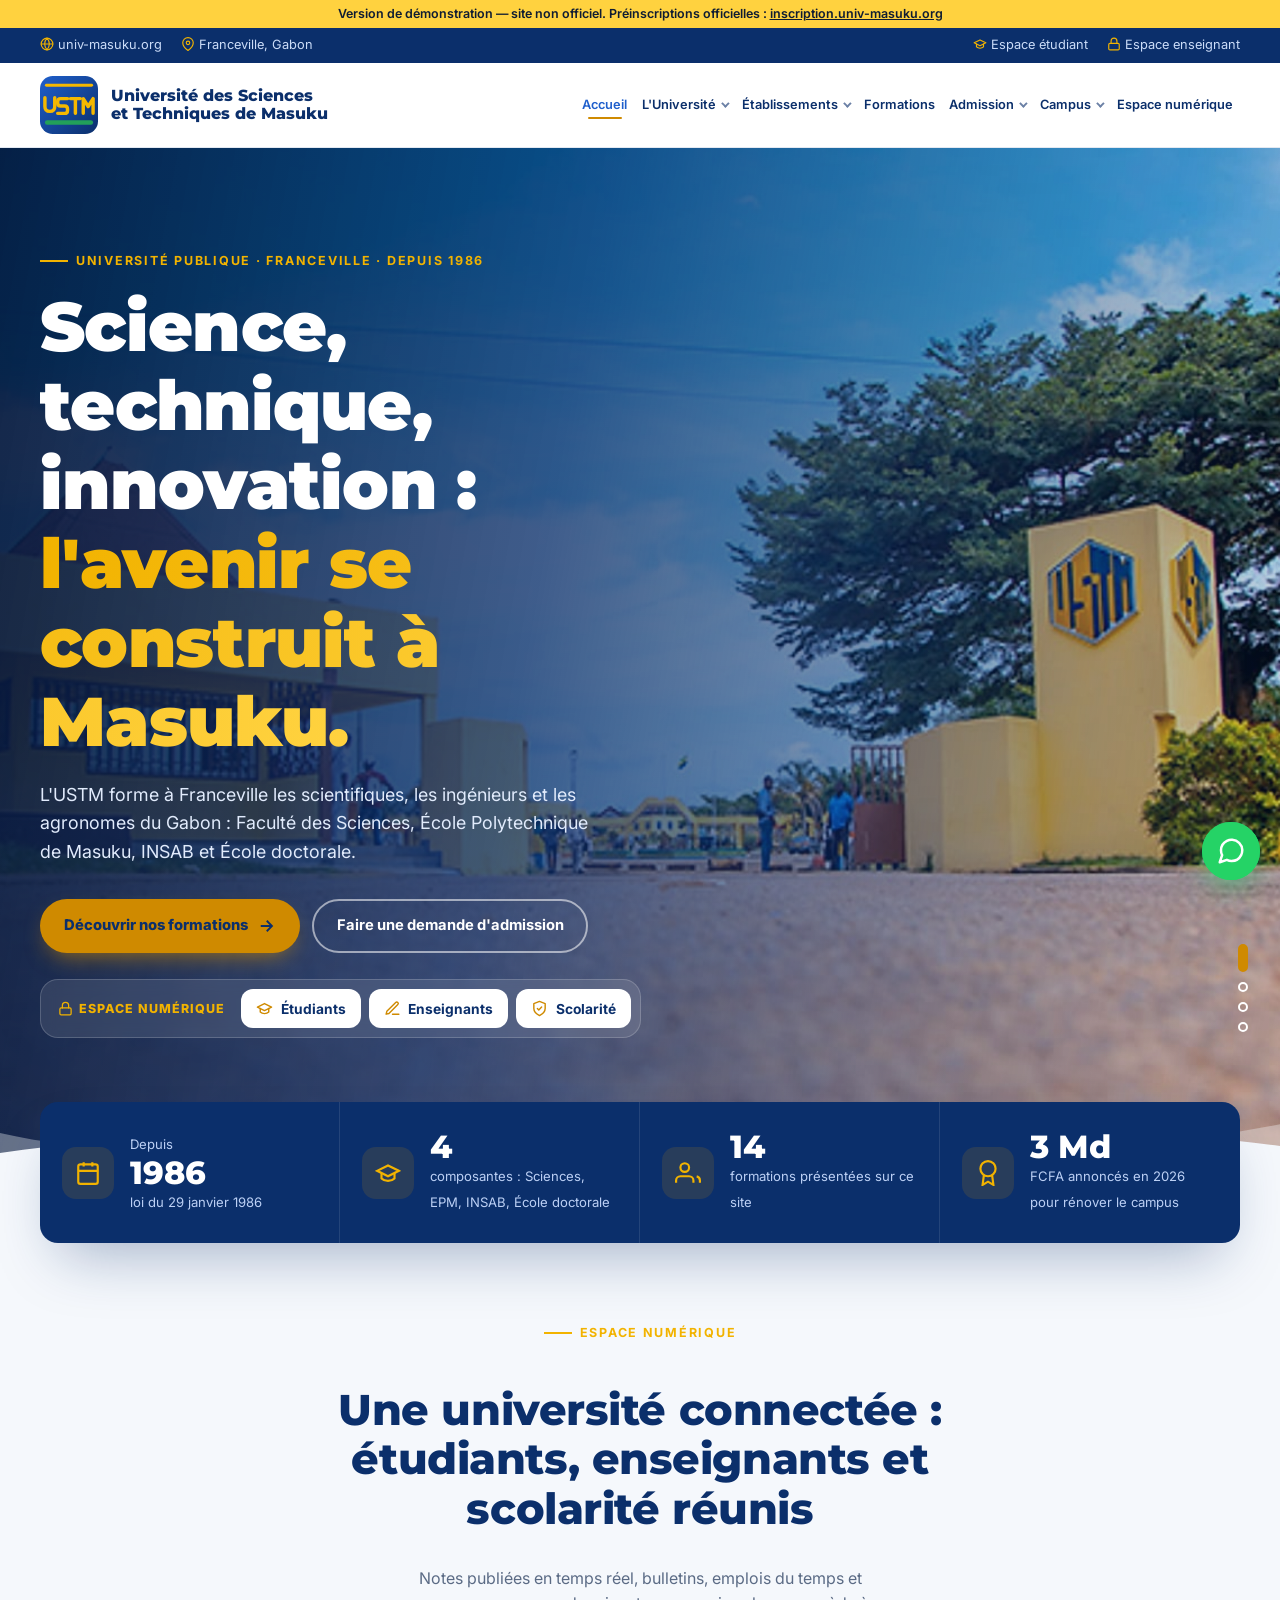
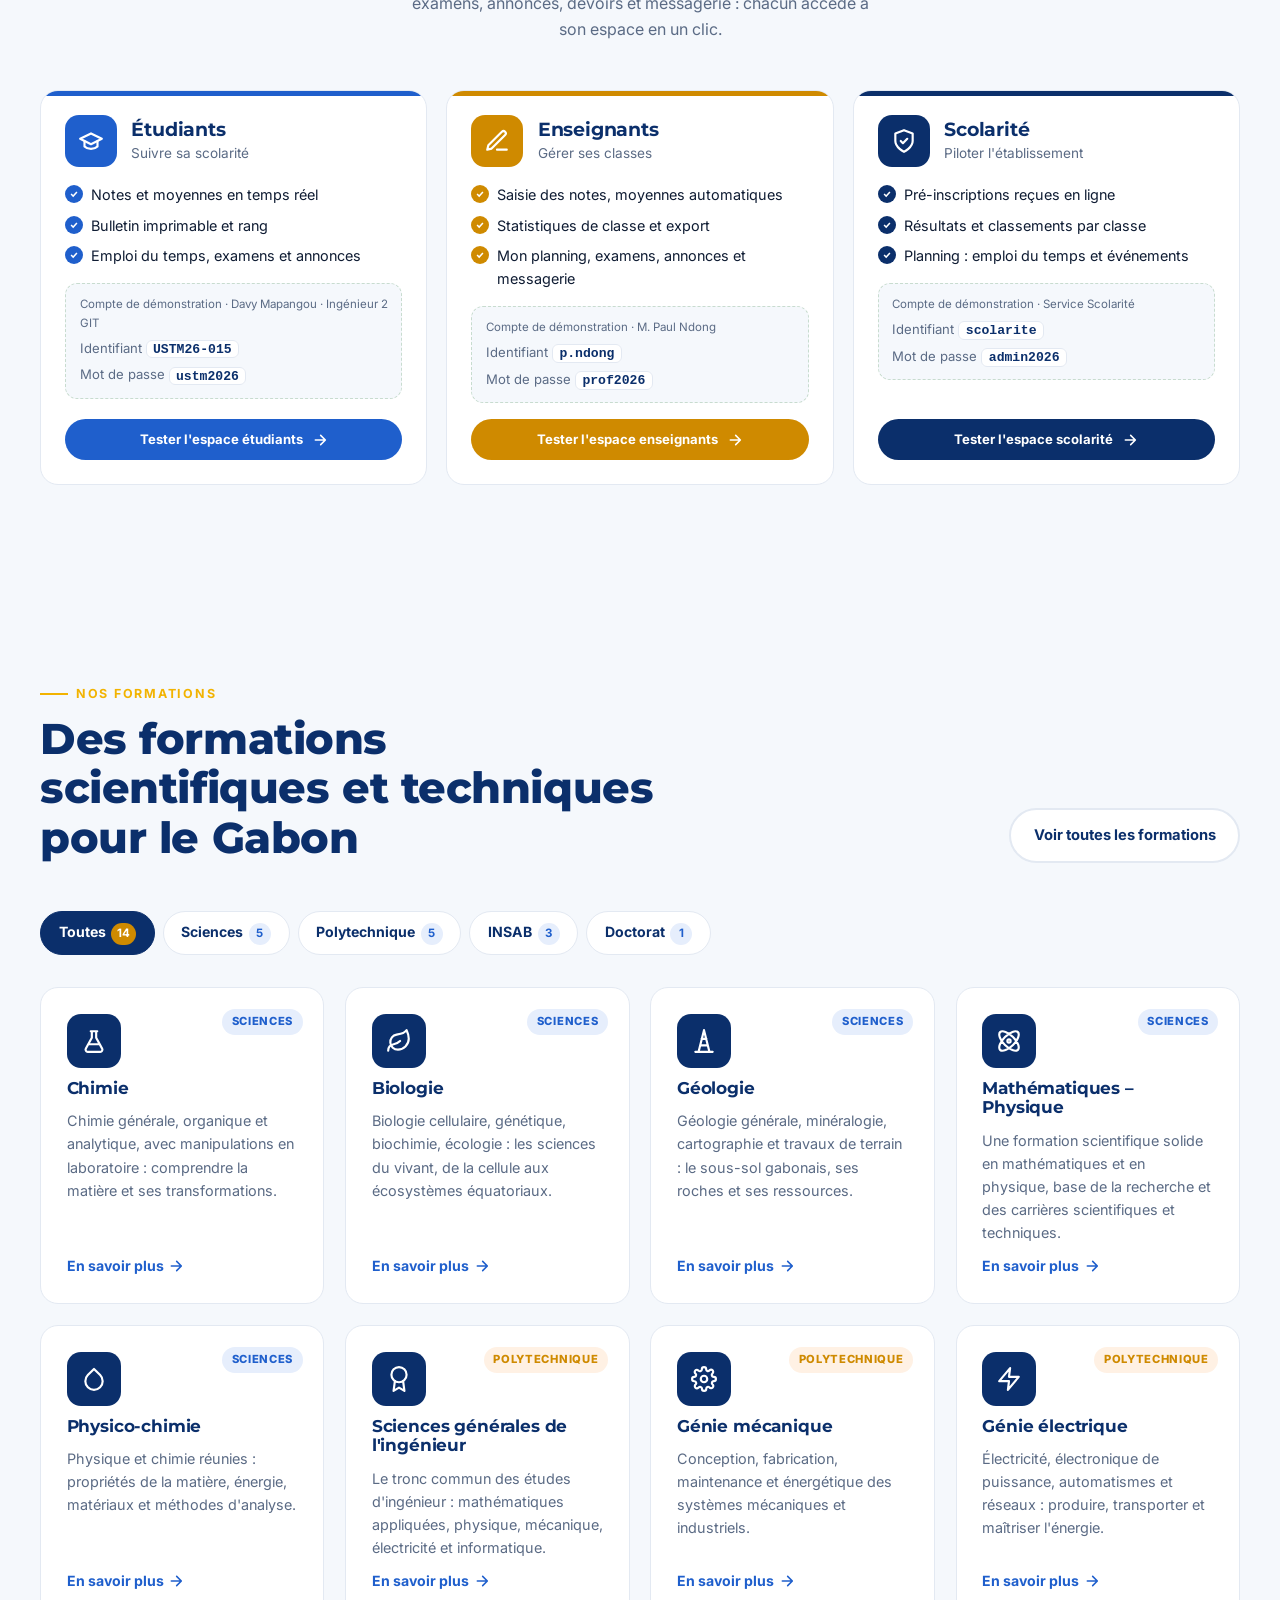
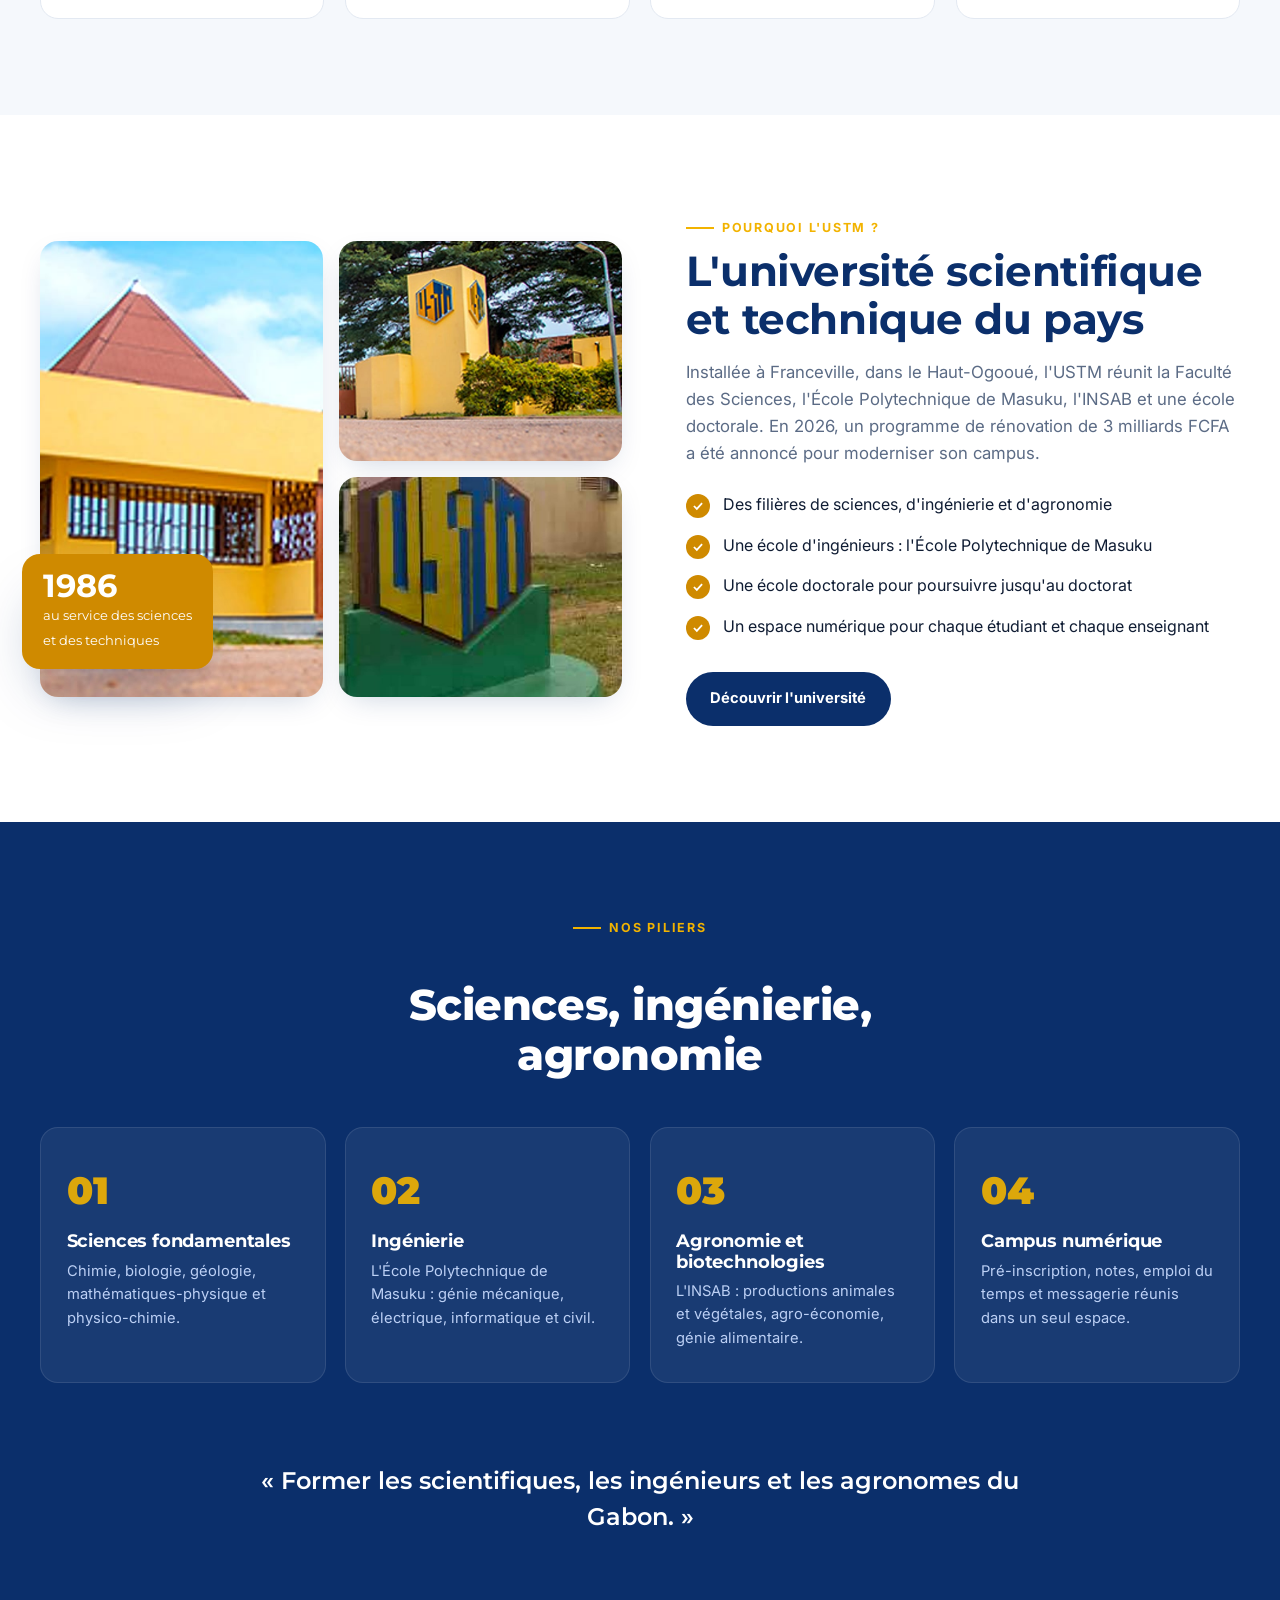
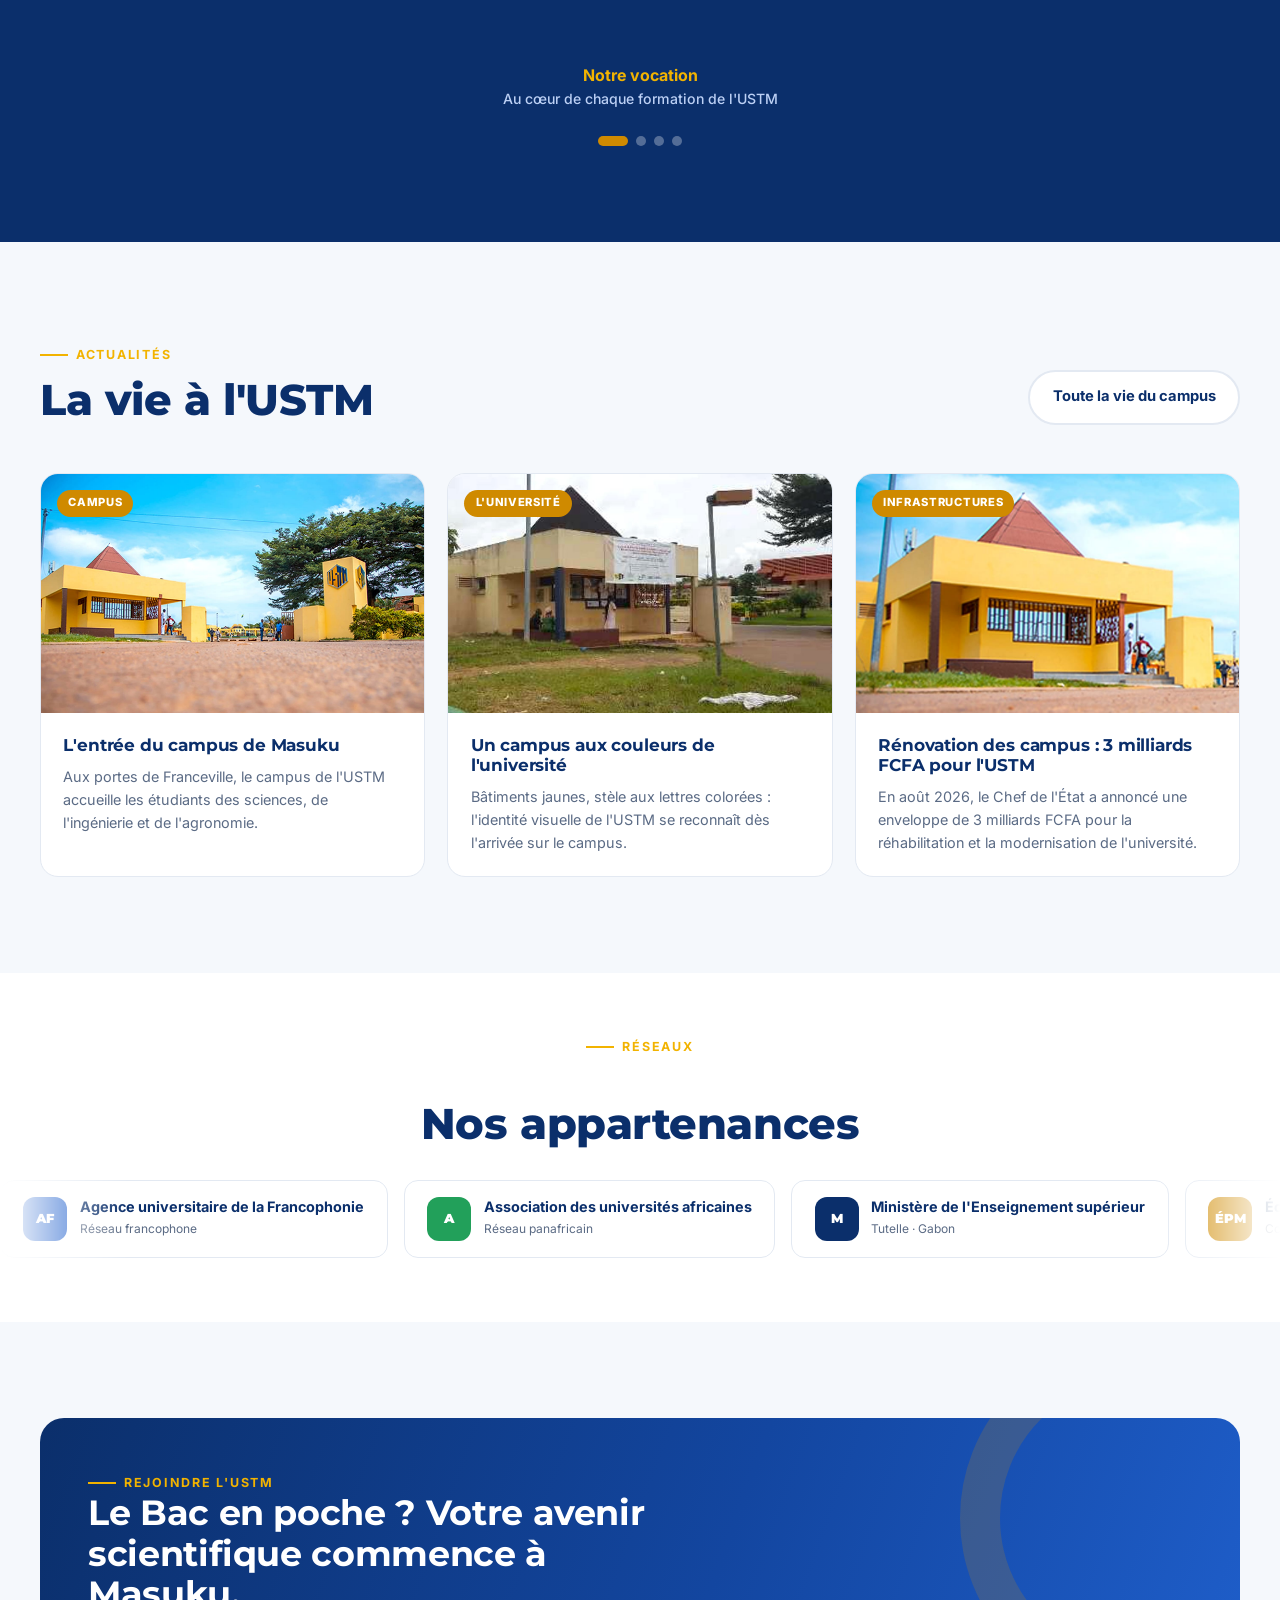
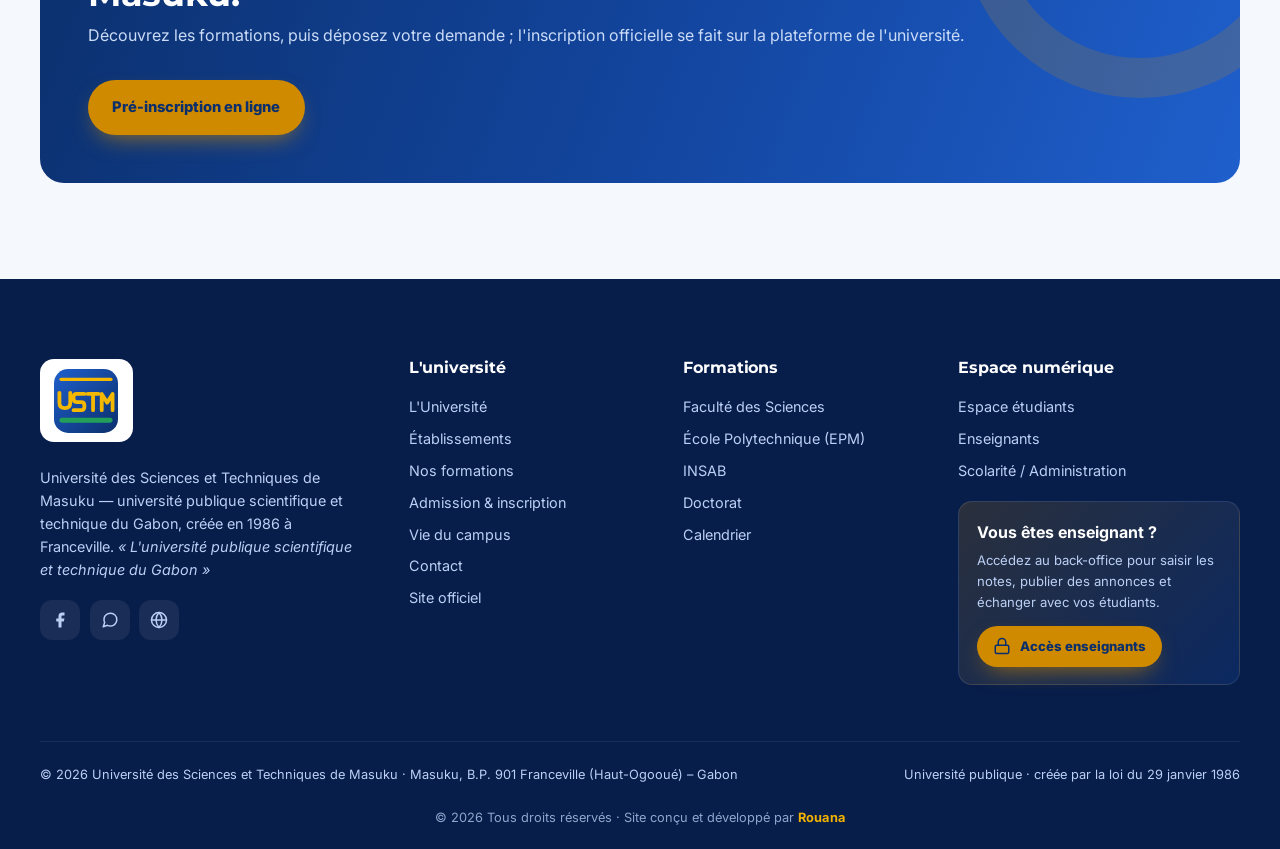
==== index.html @ 6d0e9ae9 "Mise à jour du site Co-Authored-By: Claude <noreply@anthropic.com>" ====
<!doctype html>
<html lang="fr">
<head>
<meta charset="utf-8">
<meta name="viewport" content="width=device-width, initial-scale=1">
<meta name="color-scheme" content="only light">
<meta name="theme-color" content="#0b2f6b">
<title>USTM – Université des Sciences et Techniques de Masuku · Franceville, Gabon</title>
<meta name="description" content="Université des Sciences et Techniques de Masuku (USTM), Franceville : université publique scientifique et technique du Gabon. Faculté des Sciences, École Polytechnique, INSAB et École doctorale.">
<meta property="og:title" content="USTM – Université des Sciences et Techniques de Masuku">
<meta property="og:description" content="L'université publique scientifique et technique du Gabon : sciences, ingénierie, agronomie et doctorat, à Franceville.">
<meta property="og:image" content="assets/img/campus-portail.jpg">
<link rel="icon" href="assets/img/logo-ustm.svg" type="image/svg+xml">
<link rel="preconnect" href="https://fonts.googleapis.com"><link rel="preconnect" href="https://fonts.gstatic.com" crossorigin>
<link href="https://fonts.googleapis.com/css2?family=Inter:wght@400;500;600;700&family=Montserrat:wght@600;700;800;900&display=swap" rel="stylesheet">
<link rel="stylesheet" href="assets/css/style.css">
</head>
<body data-page="index">
<div id="site-header"></div>

<section class="hero" style="padding:0">
  <div class="hero-slides">
    <figure class="on"><img src="assets/img/campus-portail.jpg" alt=""></figure>
    <figure><img src="assets/img/campus-stele.jpg" alt=""></figure>
    <figure><img src="assets/img/batiment-rectorat.jpg" alt=""></figure>
    <figure><img src="assets/img/arbre-campus.jpg" alt=""></figure>
  </div>
  <div class="wrap">
    <span class="eyebrow rv">Université publique · Franceville · depuis 1986</span>
    <h1 class="rv d1">Science, technique, innovation : <em>l'avenir se construit à Masuku.</em></h1>
    <p class="lead rv d2">L'USTM forme à Franceville les scientifiques, les ingénieurs et les agronomes du Gabon : Faculté des Sciences, École Polytechnique de Masuku, INSAB et École doctorale.</p>
    <div class="cta rv d3">
      <a class="btn btn-orange" href="formations.html">Découvrir nos formations <svg viewBox="0 0 24 24" fill="none" stroke="currentColor" stroke-width="2.4"><path d="M5 12h14M13 5l7 7-7 7"/></svg></a>
      <a class="btn btn-ghost" href="admission.html#preinscription">Faire une demande d'admission</a>
    </div>
    <div class="quick rv d3" id="quick-access"></div>
  </div>
  <div class="hero-dots"></div>
  <svg class="wave" viewBox="0 0 1440 110" preserveAspectRatio="none" aria-hidden="true">
    <path d="M0 60 C 240 110 480 10 720 50 S 1200 100 1500 40 V110 H0Z" fill="rgba(245,248,252,.35)"/>
    <path d="M0 80 C 300 40 520 110 760 80 S 1180 40 1500 80 V110 H0Z" fill="#f5f8fc"/>
  </svg>
</section>

<div class="stats"><div class="wrap"><div class="grid">
  <div class="stat"><div class="ic"><svg viewBox="0 0 24 24" fill="none" stroke="currentColor" stroke-width="2"><rect x="3" y="4" width="18" height="18" rx="2"/><path d="M16 2v4M8 2v4M3 10h18"/></svg></div><div><span>Depuis</span><b>1986</b><span>loi du 29 janvier 1986</span></div></div>
  <div class="stat"><div class="ic"><svg viewBox="0 0 24 24" fill="none" stroke="currentColor" stroke-width="2"><path d="M22 10L12 5 2 10l10 5 10-5z"/><path d="M6 12v5c3 3 9 3 12 0v-5"/></svg></div><div><b data-count="4">0</b><span>composantes : Sciences, EPM, INSAB, École doctorale</span></div></div>
  <div class="stat"><div class="ic"><svg viewBox="0 0 24 24" fill="none" stroke="currentColor" stroke-width="2"><path d="M17 21v-2a4 4 0 00-4-4H5a4 4 0 00-4 4v2"/><circle cx="9" cy="7" r="4"/><path d="M23 21v-2a4 4 0 00-3-3.87"/></svg></div><div><b data-count="14">0</b><span>formations présentées sur ce site</span></div></div>
  <div class="stat"><div class="ic"><svg viewBox="0 0 24 24" fill="none" stroke="currentColor" stroke-width="2"><circle cx="12" cy="8" r="7"/><path d="M8.2 13.9L7 23l5-3 5 3-1.2-9.1"/></svg></div><div><b data-count="3" data-suffix=" Md">0</b><span>FCFA annoncés en 2026 pour rénover le campus</span></div></div>
</div></div></div>

<section class="espace-sec" id="espace-numerique">
  <div class="wrap">
    <div class="center"><div class="sec-head"><span class="eyebrow rv">Espace numérique</span><h2 class="rv d1">Une université connectée : étudiants, enseignants et scolarité réunis</h2><p class="rv d2">Notes publiées en temps réel, bulletins, emplois du temps et examens, annonces, devoirs et messagerie : chacun accède à son espace en un clic.</p></div></div>
    <div class="access" id="access-cards"></div>
  </div>
</section>

<section>
  <div class="wrap">
    <div class="sec-head">
      <div><span class="eyebrow rv">Nos formations</span><h2 class="rv d1">Des formations scientifiques et techniques pour le Gabon</h2></div>
      <a class="btn btn-line rv" href="formations.html">Voir toutes les formations</a>
    </div>
    <div class="tabs" id="formations-tabs"></div>
    <div class="cards swipe" id="formations-grid" data-limit="8"></div>
    <p class="swipe-hint">Faites glisser pour voir plus →</p>
  </div>
</section>

<section class="bg-white">
  <div class="wrap split">
    <div class="mosaic rv">
      <img src="assets/img/batiment-jaune.jpg" alt="Bâtiment du campus de Masuku" loading="lazy">
      <img src="assets/img/pilier-logo.jpg" alt="Pilier d'entrée portant le sigle USTM" loading="lazy">
      <img src="assets/img/stele-ustm.jpg" alt="Stèle USTM" loading="lazy">
      <div class="badge"><b>1986</b><span>au service des sciences<br>et des techniques</span></div>
    </div>
    <div>
      <span class="eyebrow rv">Pourquoi l'USTM ?</span>
      <h2 class="rv d1" style="font-size:clamp(1.8rem,3.4vw,2.6rem);color:var(--navy);margin:.6rem 0 1rem">L'université scientifique et technique du pays</h2>
      <p class="lead-p rv d2">Installée à Franceville, dans le Haut-Ogooué, l'USTM réunit la Faculté des Sciences, l'École Polytechnique de Masuku, l'INSAB et une école doctorale. En 2026, un programme de rénovation de 3 milliards FCFA a été annoncé pour moderniser son campus.</p>
      <ul class="checks rv d2">
        <li>Des filières de sciences, d'ingénierie et d'agronomie</li>
        <li>Une école d'ingénieurs : l'École Polytechnique de Masuku</li>
        <li>Une école doctorale pour poursuivre jusqu'au doctorat</li>
        <li>Un espace numérique pour chaque étudiant et chaque enseignant</li>
      </ul>
      <a class="btn btn-navy rv d3" href="ecole.html">Découvrir l'université</a>
    </div>
  </div>
</section>

<section class="bg-navy">
  <div class="wrap">
    <div class="center"><div class="sec-head"><span class="eyebrow">Nos piliers</span><h2>Sciences, ingénierie, agronomie</h2></div></div>
    <div class="pillars">
      <div class="pillar rv"><div class="num">01</div><h3>Sciences fondamentales</h3><p>Chimie, biologie, géologie, mathématiques-physique et physico-chimie.</p></div>
      <div class="pillar rv d1"><div class="num">02</div><h3>Ingénierie</h3><p>L'École Polytechnique de Masuku : génie mécanique, électrique, informatique et civil.</p></div>
      <div class="pillar rv d2"><div class="num">03</div><h3>Agronomie et biotechnologies</h3><p>L'INSAB : productions animales et végétales, agro-économie, génie alimentaire.</p></div>
      <div class="pillar rv d3"><div class="num">04</div><h3>Campus numérique</h3><p>Pré-inscription, notes, emploi du temps et messagerie réunis dans un seul espace.</p></div>
    </div>
    <div class="testi" id="quotes" style="margin-top:5rem"><blockquote></blockquote><cite></cite><div class="dots"></div></div>
  </div>
</section>

<section>
  <div class="wrap">
    <div class="sec-head">
      <div><span class="eyebrow rv">Actualités</span><h2 class="rv d1">La vie à l'USTM</h2></div>
      <a class="btn btn-line rv" href="vie-etudiante.html">Toute la vie du campus</a>
    </div>
    <div class="news swipe" id="news" data-limit="3"></div>
    <p class="swipe-hint">Faites glisser pour voir plus →</p>
  </div>
</section>

<section class="bg-white" style="padding:4rem 0">
  <div class="wrap"><div class="center"><div class="sec-head" style="margin-bottom:2rem"><span class="eyebrow">Réseaux</span><h2>Nos appartenances</h2></div></div></div>
  <div class="marquee"><div class="track" id="partners"></div></div>
</section>

<section>
  <div class="wrap">
    <div class="band rv">
      <div><span class="eyebrow">Rejoindre l'USTM</span><h2>Le Bac en poche ? Votre avenir scientifique commence à Masuku.</h2><p>Découvrez les formations, puis déposez votre demande ; l'inscription officielle se fait sur la plateforme de l'université.</p></div>
      <a class="btn btn-orange" href="admission.html#preinscription">Pré-inscription en ligne</a>
    </div>
  </div>
</section>

<div id="site-footer"></div>
<script src="assets/js/data.js"></script>
<script src="assets/js/config.js"></script>
<script src="assets/js/store.js"></script>
<script src="assets/js/main.js"></script>
</body>
</html>
---- assets/css/style.css ----
/* =========================================================
   USTM — Université des Sciences et Techniques de Masuku · Feuille de style
   ========================================================= */
:root{
  color-scheme:only light;
  --navy:#0b2f6b; --navy-2:#1346a0; --blue:#1f5fcc; --sky:#2a9fd8; --sky-2:#e6eefc;
  --orange:#cf8a00; --orange-2:#f2b300; --gold:#ffd23f;
  --ink:#0f1c33; --muted:#5b6b85; --line:#e3e9f2; --bg:#f5f8fc; --card:#fff;
  --ok:#16a34a; --warn:#d97706; --bad:#dc2626;
  --r:18px; --r-sm:12px; --shadow:0 10px 30px -12px rgba(11,47,107,.25); --shadow-lg:0 30px 60px -20px rgba(11,47,107,.35);
  --font-h:"Montserrat",system-ui,sans-serif; --font:"Inter",system-ui,sans-serif;
  --wrap:1200px;
}
*{box-sizing:border-box;margin:0;padding:0}
html{scroll-behavior:smooth}
body{font-family:var(--font);color:var(--ink);background:var(--bg);line-height:1.6;-webkit-font-smoothing:antialiased;overflow-x:hidden}
img{max-width:100%;display:block}
a{color:inherit;text-decoration:none}
button,input,select,textarea{font:inherit;color:inherit}
h1,h2,h3,h4{font-family:var(--font-h);line-height:1.15;letter-spacing:-.01em}
.wrap{width:min(var(--wrap),100% - 32px);margin-inline:auto}
.sr-only{position:absolute;width:1px;height:1px;overflow:hidden;clip:rect(0 0 0 0)}

/* ---------- Boutons ---------- */
.btn{display:inline-flex;align-items:center;gap:.55rem;padding:.85rem 1.4rem;border-radius:999px;font-weight:700;font-size:.92rem;border:2px solid transparent;cursor:pointer;transition:.25s;white-space:nowrap}
.btn svg{width:18px;height:18px}
.btn-orange{background:var(--orange);color:var(--navy);font-weight:800;box-shadow:0 10px 24px -10px rgba(207,138,0,.8)}
.btn-orange:hover{background:var(--orange-2);transform:translateY(-2px)}
.btn-ghost{border-color:rgba(255,255,255,.55);color:#fff}
.btn-ghost:hover{background:#fff;color:var(--navy)}
.btn-navy{background:var(--navy);color:#fff}
.btn-navy:hover{background:var(--blue)}
.btn-line{border-color:var(--line);background:#fff;color:var(--navy)}
.btn-line:hover{border-color:var(--blue);color:var(--blue)}
.btn-sm{padding:.5rem .9rem;font-size:.82rem}

/* ---------- Top bar & header ---------- */
.topbar{background:var(--navy);color:#cbdcf8;font-size:.8rem}
.topbar .wrap{display:flex;justify-content:space-between;gap:1rem;padding:.45rem 0;flex-wrap:wrap}
.topbar a:hover{color:#fff}
.topbar .tb-l,.topbar .tb-r{display:flex;gap:1.2rem;align-items:center;flex-wrap:wrap}
.topbar svg{width:14px;height:14px;vertical-align:-2px;margin-right:4px;color:var(--orange-2)}
.header{position:sticky;top:0;z-index:50;background:rgba(255,255,255,.92);backdrop-filter:blur(12px);border-bottom:1px solid var(--line);transition:.3s}
.header.scrolled{box-shadow:0 8px 30px -18px rgba(11,47,107,.4)}
.header .wrap{display:flex;align-items:center;justify-content:space-between;gap:1rem;height:84px;transition:height .3s}
.header.scrolled .wrap{height:68px}
.brand{display:flex;align-items:center;gap:.8rem}
.brand img{height:58px;width:auto;transition:.3s}
.header.scrolled .brand img{height:48px}
.brand b{display:block;font-family:var(--font-h);font-weight:800;color:var(--navy);font-size:1rem;line-height:1.1}
.brand small{display:block;font-size:.7rem;color:var(--muted);letter-spacing:.04em;text-transform:uppercase}
.nav{display:flex;align-items:center;gap:.2rem}
.nav a{padding:.55rem .8rem;border-radius:10px;font-weight:600;font-size:.9rem;color:var(--navy);position:relative}
.nav a:hover{color:var(--blue);background:var(--sky-2)}
.nav a.active{color:var(--blue)}
.nav a.active::after{content:"";position:absolute;left:.8rem;right:.8rem;bottom:.25rem;height:2px;background:var(--orange);border-radius:2px}
.nav .btn{margin-left:.6rem}
.burger{display:none;background:none;border:0;width:44px;height:44px;cursor:pointer;border-radius:10px}
.burger span{display:block;width:24px;height:2px;background:var(--navy);margin:5px auto;transition:.3s}
@media (max-width:1020px){
  .burger{display:block}
  .nav{position:fixed;inset:68px 0 auto 0;background:#fff;flex-direction:column;align-items:stretch;padding:1rem;gap:.2rem;box-shadow:var(--shadow-lg);transform:translateY(-12px);opacity:0;visibility:hidden;pointer-events:none;transition:.3s;max-height:calc(100vh - 68px);overflow:auto}
  .header .wrap{height:68px}
  .nav.open{transform:none;opacity:1;visibility:visible;pointer-events:auto}
  .nav a{padding:.9rem 1rem}
  .nav .btn{margin:.5rem 0 0;justify-content:center}
  .topbar .tb-r{display:none}
  .brand small{display:none}
}
@media (max-width:640px){.topbar{display:none}.hero-dots{display:none!important}.hero .wrap{padding:4rem 0 8rem!important}
}

/* ---------- Hero ---------- */
.hero{position:relative;min-height:88vh;display:grid;align-items:center;color:#fff;overflow:hidden;isolation:isolate}
.hero-slides,.hero-slides figure{position:absolute;inset:0;z-index:-2}
.hero-slides figure{opacity:0;transition:opacity 1.4s ease}
.hero-slides figure.on{opacity:1}
.hero-slides img{width:100%;height:100%;object-fit:cover;transform:scale(1.08)}
.hero-slides figure.on img{animation:kenburns 9s ease-out forwards}
@keyframes kenburns{from{transform:scale(1.12)}to{transform:scale(1)}}
.hero::before{content:"";position:absolute;inset:0;z-index:-1;background:linear-gradient(100deg,rgba(5,24,60,.95) 0%,rgba(11,47,107,.78) 42%,rgba(11,47,107,.15) 100%)}
.hero .wrap{padding:6rem 0 9rem}
.eyebrow{display:inline-flex;align-items:center;gap:.5rem;font-weight:700;font-size:.78rem;letter-spacing:.14em;text-transform:uppercase;color:var(--orange-2)}
.eyebrow::before{content:"";width:28px;height:2px;background:currentColor}
.hero h1{font-size:clamp(2.3rem,5.4vw,4.3rem);font-weight:900;max-width:14ch;margin:1rem 0 1.2rem}
.hero h1 em{font-style:normal;background:linear-gradient(90deg,var(--orange-2),var(--gold));-webkit-background-clip:text;background-clip:text;color:transparent}
.hero p.lead{font-size:1.12rem;max-width:52ch;color:#e1ebfc}
.hero .cta{display:flex;gap:.8rem;margin-top:2rem;flex-wrap:wrap}
.hero-dots{position:absolute;right:32px;bottom:150px;display:flex;flex-direction:column;gap:10px}
.hero-dots button{width:10px;height:10px;border-radius:50%;border:2px solid #fff;background:transparent;cursor:pointer;transition:.3s}
.hero-dots button.on{background:var(--orange);border-color:var(--orange);height:28px;border-radius:6px}
.wave{position:absolute;left:0;right:0;bottom:-1px;width:100%;height:110px;z-index:0}
.wave path{animation:wave 10s ease-in-out infinite alternate}
.wave path:nth-child(2){animation-duration:14s;animation-direction:alternate-reverse}
@keyframes wave{to{transform:translateX(-60px)}}

.stats{position:relative;z-index:3;margin-top:-80px}
.stats .grid{display:grid;grid-template-columns:repeat(4,1fr);background:var(--navy);color:#fff;border-radius:var(--r);box-shadow:var(--shadow-lg);overflow:hidden}
.stat{padding:1.8rem 1.4rem;display:flex;gap:1rem;align-items:center;border-right:1px solid rgba(255,255,255,.1)}
.stat:last-child{border:0}
.stat .ic{width:52px;height:52px;border-radius:14px;display:grid;place-items:center;background:rgba(207,138,0,.15);color:var(--orange-2);flex:none}
.stat .ic svg{width:26px;height:26px}
.stat b{font-family:var(--font-h);font-size:2rem;font-weight:800;display:block;line-height:1}
.stat span{font-size:.82rem;color:#bcd0f5}
@media (max-width:860px){.stats .grid{grid-template-columns:1fr 1fr}.stat:nth-child(2){border-right:0}.stat{border-bottom:1px solid rgba(255,255,255,.1)}}
@media (max-width:480px){.stats .grid{grid-template-columns:1fr}.stat{border-right:0}}

/* ---------- Sections ---------- */
section{padding:6rem 0}
.sec-head{display:flex;justify-content:space-between;align-items:end;gap:2rem;margin-bottom:3rem;flex-wrap:wrap}
.sec-head h2{font-size:clamp(1.8rem,3.4vw,2.7rem);color:var(--navy);font-weight:800;max-width:22ch;margin-top:.6rem}
.sec-head p{max-width:48ch;color:var(--muted)}
.center{text-align:center}
.center .sec-head{justify-content:center;text-align:center;flex-direction:column;align-items:center}
.bg-white{background:#fff}
.bg-navy{background:var(--navy);color:#fff}
.bg-navy .sec-head h2{color:#fff}
.bg-navy .sec-head p{color:#bcd0f5}

/* Page hero (pages internes) */
.page-hero{position:relative;color:#fff;padding:7rem 0 6rem;overflow:hidden;isolation:isolate}
.page-hero img.bg{position:absolute;inset:0;width:100%;height:100%;object-fit:cover;z-index:-2}
.page-hero::before{content:"";position:absolute;inset:0;z-index:-1;background:linear-gradient(100deg,rgba(5,24,60,.95),rgba(11,47,107,.65))}
.page-hero h1{font-size:clamp(2rem,4.5vw,3.4rem);font-weight:900;margin:.8rem 0}
.page-hero p{max-width:60ch;color:#e1ebfc}
.crumbs{font-size:.85rem;color:#bcd0f5}
.crumbs a:hover{color:#fff}

/* ---------- Cartes formations ---------- */
.tabs{display:flex;gap:.5rem;flex-wrap:wrap;margin-bottom:2rem}
.tab{padding:.6rem 1.1rem;border-radius:999px;border:1.5px solid var(--line);background:#fff;font-weight:700;font-size:.88rem;cursor:pointer;color:var(--navy);transition:.2s}
.tab:hover{border-color:var(--blue)}
.tab.on{background:var(--navy);border-color:var(--navy);color:#fff}
.tab .n{display:inline-grid;place-items:center;min-width:22px;height:22px;border-radius:99px;background:var(--sky-2);color:var(--blue);font-size:.72rem;margin-left:.35rem;padding:0 6px}
.tab.on .n{background:var(--orange);color:#fff}
.cards{display:grid;grid-template-columns:repeat(auto-fill,minmax(260px,1fr));gap:1.3rem}
.fcard{background:#fff;border:1px solid var(--line);border-radius:var(--r);padding:1.6rem;position:relative;transition:.3s;display:flex;flex-direction:column;gap:.7rem;overflow:hidden}
.fcard::after{content:"";position:absolute;left:0;top:0;height:4px;width:0;background:linear-gradient(90deg,var(--orange),var(--gold));transition:.4s}
.fcard:hover{transform:translateY(-6px);box-shadow:var(--shadow);border-color:transparent}
.fcard:hover::after{width:100%}
.fcard .ic{width:54px;height:54px;border-radius:14px;background:var(--navy);color:#fff;display:grid;place-items:center;transition:.3s}
.fcard:hover .ic{background:var(--orange);transform:rotate(-6deg)}
.fcard .ic svg{width:26px;height:26px}
.fcard h3{font-size:1.05rem;color:var(--navy)}
.fcard p{font-size:.9rem;color:var(--muted);flex:1}
.fcard .tag{position:absolute;top:1.3rem;right:1.3rem;font-size:.7rem;font-weight:800;letter-spacing:.06em;text-transform:uppercase;padding:.25rem .6rem;border-radius:99px;background:var(--sky-2);color:var(--blue)}
.fcard .tag.m{background:#fff1e4;color:var(--orange)}
.fcard .tag.c{background:#fdf4dc;color:#a36d05}
.fcard .tag.s{background:#e2f3fb;color:#1a6e98}
.fcard .more{font-weight:700;color:var(--blue);font-size:.88rem;display:inline-flex;gap:.3rem;align-items:center;cursor:pointer;background:none;border:0;padding:0}
.fcard .more:hover{gap:.6rem}

/* ---------- Split / feature ---------- */
.split{display:grid;grid-template-columns:1.05fr 1fr;gap:4rem;align-items:center}
@media (max-width:900px){.split{grid-template-columns:1fr;gap:2.5rem}}
.mosaic{display:grid;grid-template-columns:1fr 1fr;grid-template-rows:220px 220px;gap:1rem;position:relative}
.mosaic img{width:100%;height:100%;object-fit:cover;border-radius:var(--r);box-shadow:var(--shadow)}
.mosaic img:first-child{grid-row:span 2}
.mosaic .badge{position:absolute;left:-18px;bottom:28px;background:var(--orange);color:#fff;border-radius:var(--r);padding:1rem 1.3rem;box-shadow:var(--shadow-lg);font-family:var(--font-h)}
.mosaic .badge b{font-size:2rem;display:block;line-height:1}
.mosaic .badge span{font-size:.8rem}
@media (max-width:560px){.mosaic{grid-template-rows:170px 170px}.mosaic .badge{left:8px}}
.checks{list-style:none;display:grid;gap:.9rem;margin:1.6rem 0 2rem}
.checks li{display:flex;gap:.8rem;align-items:flex-start}
.checks li::before{content:"";flex:none;width:24px;height:24px;border-radius:50%;background:var(--orange) url("data:image/svg+xml,%3Csvg xmlns='http://www.w3.org/2000/svg' viewBox='0 0 24 24' fill='none' stroke='white' stroke-width='3'%3E%3Cpath d='M5 12l5 5 9-10'/%3E%3C/svg%3E") center/14px no-repeat;margin-top:2px}
.lead-p{color:var(--muted);font-size:1.05rem}

/* ---------- Valeurs / pillars ---------- */
.pillars{display:grid;grid-template-columns:repeat(4,1fr);gap:1.2rem}
@media (max-width:900px){.pillars{grid-template-columns:1fr 1fr}}
@media (max-width:520px){.pillars{grid-template-columns:1fr}}
.pillar{padding:2rem 1.6rem;border-radius:var(--r);background:rgba(255,255,255,.06);border:1px solid rgba(255,255,255,.1);transition:.3s}
.pillar:hover{background:rgba(255,255,255,.1);transform:translateY(-4px)}
.pillar .num{font-family:var(--font-h);font-weight:900;font-size:2.4rem;color:var(--orange-2);opacity:.9}
.pillar h3{margin:.6rem 0 .5rem;font-size:1.1rem}
.pillar p{color:#bcd0f5;font-size:.92rem}

/* ---------- Galerie ---------- */
.filters{display:flex;gap:.5rem;flex-wrap:wrap;justify-content:center;margin-bottom:2rem}
.gallery{columns:3 280px;column-gap:1rem}
.gallery figure{break-inside:avoid;margin-bottom:1rem;position:relative;border-radius:var(--r);overflow:hidden;cursor:zoom-in;box-shadow:var(--shadow)}
.gallery img{width:100%;transition:transform .6s}
.gallery figure:hover img{transform:scale(1.06)}
.gallery figcaption{position:absolute;inset:auto 0 0 0;padding:2.5rem 1rem .9rem;color:#fff;font-weight:600;font-size:.9rem;background:linear-gradient(transparent,rgba(5,24,60,.9));transform:translateY(40%);opacity:0;transition:.35s}
.gallery figure:hover figcaption{transform:none;opacity:1}
.gallery figcaption small{display:block;color:var(--orange-2);font-size:.72rem;text-transform:uppercase;letter-spacing:.1em}
.gallery figure.hide{display:none}
.lightbox{position:fixed;inset:0;background:rgba(4,16,42,.94);z-index:200;display:none;align-items:center;justify-content:center;padding:2rem}
.lightbox.on{display:flex}
.lightbox img{max-height:84vh;max-width:92vw;border-radius:12px;box-shadow:0 20px 60px rgba(0,0,0,.6)}
.lightbox p{position:absolute;bottom:1.2rem;left:0;right:0;text-align:center;color:#fff;font-weight:600}
.lightbox button{position:absolute;background:rgba(255,255,255,.12);border:0;color:#fff;width:48px;height:48px;border-radius:50%;cursor:pointer;font-size:1.4rem}
.lightbox button:hover{background:var(--orange)}
.lb-x{top:1.2rem;right:1.2rem}.lb-p{left:1.2rem;top:50%}.lb-n{right:1.2rem;top:50%}

/* ---------- Actualités ---------- */
.news{display:grid;grid-template-columns:repeat(3,1fr);gap:1.4rem}
@media (max-width:900px){.news{grid-template-columns:1fr 1fr}}
@media (max-width:600px){.news{grid-template-columns:1fr}}
.ncard{background:#fff;border-radius:var(--r);overflow:hidden;border:1px solid var(--line);transition:.3s;display:flex;flex-direction:column}
.ncard:hover{box-shadow:var(--shadow);transform:translateY(-5px)}
.ncard .ph{aspect-ratio:16/10;overflow:hidden;position:relative}
.ncard .ph img{width:100%;height:100%;object-fit:cover;transition:.6s}
.ncard:hover .ph img{transform:scale(1.07)}
.ncard .cat{position:absolute;top:1rem;left:1rem;background:var(--orange);color:#fff;font-size:.7rem;font-weight:800;padding:.3rem .7rem;border-radius:99px;text-transform:uppercase;letter-spacing:.06em}
.ncard .bd{padding:1.4rem;display:flex;flex-direction:column;gap:.6rem;flex:1}
.ncard h3{font-size:1.08rem;color:var(--navy)}
.ncard p{font-size:.9rem;color:var(--muted)}

/* ---------- Témoignages ---------- */
.testi{position:relative;max-width:820px;margin:auto;text-align:center}
.testi blockquote{font-family:var(--font-h);font-size:clamp(1.15rem,2.2vw,1.5rem);font-weight:600;line-height:1.5;color:#fff;min-height:7.5em;transition:opacity .4s}
.testi cite{display:block;margin-top:1.2rem;font-style:normal;color:var(--orange-2);font-weight:700}
.testi cite span{display:block;color:#bcd0f5;font-weight:500;font-size:.88rem}
.testi .dots{display:flex;gap:8px;justify-content:center;margin-top:1.6rem}
.testi .dots button{width:10px;height:10px;border-radius:99px;border:0;background:rgba(255,255,255,.3);cursor:pointer;transition:.3s}
.testi .dots button.on{width:30px;background:var(--orange)}

/* ---------- Partenaires marquee ---------- */
.marquee{overflow:hidden;mask-image:linear-gradient(90deg,transparent,#000 10%,#000 90%,transparent)}
.marquee .track{display:flex;gap:1rem;width:max-content;animation:marq 38s linear infinite}
.marquee:hover .track{animation-play-state:paused}
@keyframes marq{to{transform:translateX(-50%)}}
.partner{display:flex;align-items:center;gap:.8rem;padding:1rem 1.4rem;background:#fff;border:1px solid var(--line);border-radius:14px;min-width:250px}
.partner .pl{width:44px;height:44px;border-radius:12px;display:grid;place-items:center;font-family:var(--font-h);font-weight:900;color:#fff;font-size:.8rem;flex:none}
.partner b{display:block;color:var(--navy);font-size:.9rem;line-height:1.2}
.partner small{color:var(--muted);font-size:.75rem}

/* ---------- CTA band ---------- */
.band{background:linear-gradient(110deg,var(--navy) 0%,var(--navy-2) 55%,var(--blue) 100%);border-radius:24px;padding:3rem;color:#fff;display:flex;justify-content:space-between;align-items:center;gap:2rem;position:relative;overflow:hidden;flex-wrap:wrap}
.band::after{content:"";position:absolute;right:-80px;top:-80px;width:280px;height:280px;border-radius:50%;border:40px solid rgba(207,138,0,.18)}
.band h2{font-size:clamp(1.5rem,3vw,2.2rem);max-width:24ch}
.band p{color:#cbdcf8;margin-top:.5rem}
.band > *{position:relative;z-index:1}

/* ---------- Formulaires ---------- */
.form{display:grid;gap:1rem}
.form .row{display:grid;grid-template-columns:1fr 1fr;gap:1rem}
@media (max-width:620px){.form .row{grid-template-columns:1fr}}
.field label{display:block;font-weight:600;font-size:.85rem;margin-bottom:.35rem;color:var(--navy)}
.field input,.field select,.field textarea{width:100%;padding:.8rem 1rem;border:1.5px solid var(--line);border-radius:var(--r-sm);background:#fff;transition:.2s;outline:none}
.field input:focus,.field select:focus,.field textarea:focus{border-color:var(--blue);box-shadow:0 0 0 4px rgba(31,95,204,.12)}
.field textarea{min-height:130px;resize:vertical}
.panel{background:#fff;border:1px solid var(--line);border-radius:var(--r);padding:2rem;box-shadow:var(--shadow)}
.steps{display:flex;gap:.5rem;margin-bottom:1.5rem}
.steps span{flex:1;height:6px;border-radius:99px;background:var(--line);transition:.4s}
.steps span.on{background:linear-gradient(90deg,var(--orange),var(--gold))}
.fstep{display:none;animation:fade .4s}
.fstep.on{display:grid;gap:1rem}
@keyframes fade{from{opacity:0;transform:translateY(8px)}to{opacity:1;transform:none}}

/* ---------- Contact ---------- */
.cinfo{display:grid;gap:1rem}
.citem{display:flex;gap:1rem;padding:1.2rem;background:#fff;border-radius:var(--r);border:1px solid var(--line);transition:.25s}
.citem:hover{border-color:var(--blue);transform:translateX(4px)}
.citem .ic{width:48px;height:48px;border-radius:12px;background:var(--sky-2);color:var(--blue);display:grid;place-items:center;flex:none}
.citem .ic svg{width:22px;height:22px}
.citem b{display:block;color:var(--navy)}
.citem span{color:var(--muted);font-size:.9rem}
.map{border:0;width:100%;height:380px;border-radius:var(--r);box-shadow:var(--shadow);margin-top:3rem}

/* ---------- FAQ ---------- */
.faq details{background:#fff;border:1px solid var(--line);border-radius:var(--r-sm);margin-bottom:.8rem;overflow:hidden}
.faq summary{padding:1.1rem 1.3rem;font-weight:700;color:var(--navy);cursor:pointer;list-style:none;display:flex;justify-content:space-between;gap:1rem}
.faq summary::after{content:"+";font-size:1.4rem;color:var(--orange);transition:.3s;line-height:1}
.faq details[open] summary::after{transform:rotate(45deg)}
.faq details p{padding:0 1.3rem 1.2rem;color:var(--muted)}

/* ---------- Timeline ---------- */
.timeline{position:relative;padding-left:2rem;border-left:2px dashed var(--line);display:grid;gap:2rem}
.tl{position:relative}
.tl::before{content:"";position:absolute;left:calc(-2rem - 9px);top:4px;width:16px;height:16px;border-radius:50%;background:var(--orange);box-shadow:0 0 0 5px #fff1e4}
.tl b{font-family:var(--font-h);color:var(--blue)}
.tl h4{color:var(--navy);margin:.2rem 0}
.tl p{color:var(--muted);font-size:.93rem}

/* ---------- Footer ---------- */
.footer{background:#071d4a;color:#bcd0f5;padding:5rem 0 0;position:relative}
.footer .grid{display:grid;grid-template-columns:1.4fr 1fr 1fr 1.2fr;gap:2.5rem}
@media (max-width:900px){.footer .grid{grid-template-columns:1fr 1fr}}
@media (max-width:560px){.footer .grid{grid-template-columns:1fr}}
.footer h4{color:#fff;font-size:1rem;margin-bottom:1.1rem}
.footer ul{list-style:none;display:grid;gap:.55rem;font-size:.9rem}
.footer a:hover{color:var(--orange-2)}
.footer .logo-w{background:#fff;border-radius:14px;padding:.6rem .9rem;display:inline-block;margin-bottom:1rem}
.footer .logo-w img{height:64px}
.footer p{font-size:.9rem}
.socials{display:flex;gap:.6rem;margin-top:1.2rem}
.socials a{width:40px;height:40px;border-radius:12px;display:grid;place-items:center;background:rgba(255,255,255,.07);transition:.25s}
.socials a:hover{background:var(--orange);color:#fff}
.socials svg{width:18px;height:18px}
.staff-box{margin-top:1.2rem;padding:1.1rem;border-radius:14px;background:linear-gradient(135deg,rgba(207,138,0,.18),rgba(31,95,204,.18));border:1px solid rgba(255,255,255,.1)}
.staff-box b{color:#fff;display:block;margin-bottom:.3rem}
.staff-box p{font-size:.82rem;margin-bottom:.8rem}
.foot-credit{text-align:center;font-size:.8rem;padding:0 0 1.4rem;color:#8fa6cc}
.foot-credit b{color:var(--orange-2);font-weight:700;letter-spacing:.02em}
.foot-bottom{border-top:1px solid rgba(255,255,255,.08);margin-top:3.5rem;padding:1.4rem 0;display:flex;justify-content:space-between;gap:1rem;font-size:.8rem;flex-wrap:wrap}

/* ---------- Flottants ---------- */
.wa{position:fixed;right:20px;bottom:20px;z-index:90;width:58px;height:58px;border-radius:50%;background:#25d366;color:#fff;display:grid;place-items:center;box-shadow:0 12px 30px -8px rgba(37,211,102,.7);transition:.3s}
.wa:hover{transform:scale(1.08)}
.wa svg{width:30px;height:30px}
.wa::before{content:"";position:absolute;inset:0;border-radius:50%;border:2px solid #25d366;animation:ping 2s infinite}
@keyframes ping{to{transform:scale(1.6);opacity:0}}
.totop{position:fixed;right:28px;bottom:92px;z-index:90;width:42px;height:42px;border-radius:12px;border:0;background:var(--navy);color:#fff;cursor:pointer;opacity:0;pointer-events:none;transition:.3s}
.totop.on{opacity:1;pointer-events:auto}
.progress{position:fixed;top:0;left:0;height:3px;background:linear-gradient(90deg,var(--orange),var(--gold));z-index:100;width:0}

/* ---------- Toast & modal ---------- */
.toast{pointer-events:none;position:fixed;left:50%;bottom:28px;transform:translate(-50%,140%);background:var(--navy);color:#fff;padding:.9rem 1.3rem;border-radius:14px;box-shadow:var(--shadow-lg);z-index:300;transition:.35s;font-weight:600;display:flex;gap:.6rem;align-items:center;max-width:calc(100vw - 32px)}
.toast.on{transform:translate(-50%,0)}
.toast.ok{background:var(--ok)}.toast.err{background:var(--bad)}
.modal{position:fixed;inset:0;background:rgba(4,16,42,.6);backdrop-filter:blur(4px);z-index:250;display:none;align-items:center;justify-content:center;padding:1rem}
.modal.on{display:flex}
.modal .box{background:#fff;border-radius:22px;max-width:640px;width:100%;max-height:90vh;overflow:auto;box-shadow:var(--shadow-lg);animation:fade .3s}
.modal .box .mh{padding:1.5rem 1.8rem;border-bottom:1px solid var(--line);display:flex;justify-content:space-between;gap:1rem;align-items:start}
.modal .box .mb{padding:1.5rem 1.8rem}
.modal .x{background:var(--bg);border:0;width:36px;height:36px;border-radius:10px;cursor:pointer;font-size:1.2rem;flex:none}

/* ---------- Reveal ---------- */
.rv{opacity:0;transform:translateY(28px);transition:opacity .8s ease,transform .8s ease}
.rv.in{opacity:1;transform:none}
.rv.d1{transition-delay:.1s}.rv.d2{transition-delay:.2s}.rv.d3{transition-delay:.3s}
@media (prefers-reduced-motion:reduce){*{animation:none!important;transition:none!important}.rv{opacity:1;transform:none}}

/* =========================================================
   ESPACE NUMÉRIQUE (portail étudiants / enseignants)
   ========================================================= */
.auth{min-height:calc(100vh - 120px);display:grid;grid-template-columns:1fr 1fr}
@media (max-width:900px){.auth{grid-template-columns:1fr}.auth .side{display:none}}
.auth .side{position:relative;color:#fff;padding:4rem;display:flex;flex-direction:column;justify-content:end;overflow:hidden;isolation:isolate}
.auth .side img{position:absolute;inset:0;width:100%;height:100%;object-fit:cover;z-index:-2}
.auth .side::before{content:"";position:absolute;inset:0;z-index:-1;background:linear-gradient(180deg,rgba(11,47,107,.2),rgba(5,24,60,.95))}
.auth .side h2{font-size:2.2rem;max-width:18ch}
.auth .side p{color:#cbdcf8;margin-top:.8rem;max-width:44ch}
.auth .main{display:grid;place-items:center;padding:3rem 1rem;background:#fff}
.auth .box{width:min(440px,100%)}
.auth h1{color:var(--navy);font-size:1.9rem;margin-bottom:.4rem}
.role-sw{display:grid;grid-template-columns:repeat(3,1fr);background:var(--bg);border-radius:14px;padding:5px;margin:1.6rem 0}
.role-sw button{border:0;background:none;padding:.7rem;border-radius:10px;font-weight:700;cursor:pointer;color:var(--muted);font-size:.86rem}
.role-sw button.on{background:#fff;color:var(--navy);box-shadow:0 4px 12px -6px rgba(11,47,107,.3)}
.demo{margin-top:1.4rem;padding:1rem;border-radius:12px;background:#fff8ef;border:1px dashed #f5c089;font-size:.84rem;color:#7a4a12}
.demo code{background:#fff;padding:.1rem .4rem;border-radius:6px;font-size:.82rem;cursor:pointer}

.app{display:grid;grid-template-columns:260px 1fr;min-height:100vh;background:var(--bg)}
@media (max-width:900px){.app{grid-template-columns:1fr}}
.sidebar{background:var(--navy);color:#bcd0f5;padding:1.4rem 1rem;display:flex;flex-direction:column;gap:.3rem;position:sticky;top:0;height:100vh}
@media (max-width:900px){.sidebar{position:fixed;inset:0 auto 0 0;width:270px;z-index:120;transform:translateX(-100%);transition:.3s}.sidebar.open{transform:none;box-shadow:0 0 0 100vmax rgba(4,16,42,.45)}}
.sidebar .sb-brand{display:flex;align-items:center;gap:.7rem;padding:.4rem .6rem 1.4rem;border-bottom:1px solid rgba(255,255,255,.08);margin-bottom:.8rem}
.sidebar .sb-brand img{height:44px;background:#fff;border-radius:10px;padding:4px}
.sidebar .sb-brand b{color:#fff;font-family:var(--font-h);display:block;line-height:1.1}
.sidebar .sb-brand small{font-size:.72rem;color:var(--orange-2);text-transform:uppercase;letter-spacing:.08em}
.sidebar a,.sidebar button.lnk{display:flex;align-items:center;gap:.8rem;padding:.75rem .9rem;border-radius:12px;font-weight:600;font-size:.9rem;transition:.2s;background:none;border:0;cursor:pointer;color:inherit;text-align:left;width:100%}
.sidebar a svg,.sidebar button.lnk svg{width:20px;height:20px;flex:none}
.sidebar a:hover,.sidebar button.lnk:hover{background:rgba(255,255,255,.07);color:#fff}
.sidebar a.on{background:var(--orange);color:#fff;box-shadow:0 10px 20px -10px rgba(207,138,0,.9)}
.sidebar .pill{margin-left:auto;background:var(--orange);color:#fff;border-radius:99px;font-size:.7rem;padding:.1rem .5rem}
.sidebar a.on .pill{background:#fff;color:var(--orange)}
.sidebar .sb-foot{margin-top:auto;border-top:1px solid rgba(255,255,255,.08);padding-top:.8rem}
.app-main{padding:1.6rem 2rem 3rem;min-width:0}
@media (max-width:600px){.app-main{padding:1rem}}
.app-top{display:flex;justify-content:space-between;align-items:center;gap:1rem;margin-bottom:1.6rem;flex-wrap:wrap}
.app-top h1{font-size:1.6rem;color:var(--navy)}
.app-top p{color:var(--muted);font-size:.9rem}
.who{display:flex;align-items:center;gap:.7rem;background:#fff;border:1px solid var(--line);padding:.4rem .9rem .4rem .4rem;border-radius:99px}
.av{width:38px;height:38px;border-radius:50%;display:grid;place-items:center;color:#fff;font-weight:800;font-size:.85rem;background:linear-gradient(135deg,var(--blue),var(--navy));flex:none}
.who b{display:block;font-size:.88rem;color:var(--navy);line-height:1.1}
.who small{font-size:.74rem;color:var(--muted)}
.top-actions{display:flex;align-items:center;gap:.5rem}
.tbtn{display:inline-flex;align-items:center;gap:.4rem;height:46px;padding:0 1rem;border-radius:99px;border:1px solid var(--line);background:#fff;color:var(--navy);font-weight:700;font-size:.86rem;cursor:pointer;transition:.2s}
.tbtn svg{width:18px;height:18px}
.tbtn:hover{border-color:var(--blue);color:var(--blue)}
.tbtn.out{background:var(--orange);border-color:var(--orange);color:#fff;box-shadow:0 8px 18px -10px rgba(207,138,0,.9)}
.tbtn.out:hover{background:var(--orange-2);color:#fff}
@media (max-width:900px){
  .app-main{padding-top:0}
  .app-top{position:sticky;top:0;z-index:60;background:rgba(245,248,252,.94);backdrop-filter:blur(10px);margin:0 -2rem 1rem;padding:.7rem 2rem;border-bottom:1px solid var(--line);flex-wrap:nowrap}
  .app-top > div:first-child{min-width:0}
  .app-top h1{font-size:1.15rem;white-space:nowrap;overflow:hidden;text-overflow:ellipsis}
  .app-top p{display:none}
  .who{display:none}
  .tbtn{height:40px;padding:0 .75rem;font-size:.8rem}
}
@media (max-width:600px){.app-top{margin:0 -1rem 1rem;padding:.7rem 1rem}}
@media (max-width:420px){.tbtn:not(.out) span{display:none}.tbtn:not(.out){width:40px;padding:0;justify-content:center}}
.sb-toggle{display:none}
@media (max-width:900px){.sb-toggle{display:inline-grid;place-items:center;width:42px;height:42px;border-radius:12px;border:1px solid var(--line);background:#fff;cursor:pointer}}
.kpis{display:grid;grid-template-columns:repeat(4,1fr);gap:1rem;margin-bottom:1.4rem}
@media (max-width:1100px){.kpis{grid-template-columns:1fr 1fr}}
.kpi{background:#fff;border:1px solid var(--line);border-radius:16px;padding:1.2rem;display:flex;gap:1rem;align-items:center}
.kpi .ic{width:48px;height:48px;border-radius:14px;display:grid;place-items:center;flex:none}
.kpi .ic svg{width:24px;height:24px}
.kpi b{font-family:var(--font-h);font-size:1.6rem;color:var(--navy);display:block;line-height:1.1}
.kpi span{font-size:.8rem;color:var(--muted)}
.ic-b{background:var(--sky-2);color:var(--blue)}.ic-o{background:#fff1e4;color:var(--orange)}.ic-g{background:#e9f0fd;color:var(--ok)}.ic-y{background:#fdf4dc;color:#a36d05}
.card{background:#fff;border:1px solid var(--line);border-radius:16px;padding:1.4rem;margin-bottom:1.2rem}
.card h2{font-size:1.1rem;color:var(--navy);margin-bottom:1rem;display:flex;justify-content:space-between;align-items:center;gap:1rem;flex-wrap:wrap}
.cols{display:grid;grid-template-columns:1.6fr 1fr;gap:1.2rem}
@media (max-width:1100px){.cols{grid-template-columns:1fr}}
.toolbar{display:flex;gap:.7rem;flex-wrap:wrap;align-items:end;margin-bottom:1rem}
.toolbar .field{min-width:180px;flex:1}
.toolbar .field select,.toolbar .field input{padding:.6rem .8rem}
.tbl-wrap{overflow-x:auto;border:1px solid var(--line);border-radius:12px}
table.tbl{width:100%;border-collapse:collapse;font-size:.88rem;min-width:640px}
.tbl th{background:var(--bg);text-align:left;padding:.75rem .9rem;color:var(--muted);font-size:.74rem;text-transform:uppercase;letter-spacing:.06em;font-weight:700;white-space:nowrap}
.tbl td{padding:.65rem .9rem;border-top:1px solid var(--line);vertical-align:middle}
.tbl tr:hover td{background:#fafdfb}
.tbl input.note{width:78px;padding:.45rem .5rem;border:1.5px solid var(--line);border-radius:8px;text-align:center;font-weight:700;outline:none}
.tbl input.note:focus{border-color:var(--blue)}
.tbl input.note.bad{border-color:var(--bad);background:#fff1f1}
.tbl input.note.dirty{background:#fff8ef;border-color:#f5c089}
.stu{display:flex;align-items:center;gap:.6rem}
.stu .av{width:32px;height:32px;font-size:.72rem}
.stu b{display:block;font-size:.88rem}
.stu small{color:var(--muted);font-size:.74rem}
.chip{display:inline-block;padding:.22rem .6rem;border-radius:99px;font-size:.74rem;font-weight:700;white-space:nowrap}
.chip.ok{background:#e9f0fd;color:var(--ok)}.chip.warn{background:#fdf4dc;color:#a36d05}.chip.bad{background:#fdecec;color:var(--bad)}.chip.info{background:var(--sky-2);color:var(--blue)}.chip.neu{background:var(--bg);color:var(--muted)}
.moy{font-family:var(--font-h);font-weight:800}
.bars{display:flex;align-items:end;gap:8px;height:170px;padding-top:10px}
.bars .b{flex:1;display:flex;flex-direction:column;align-items:center;gap:6px;height:100%;justify-content:end}
.bars .b i{display:block;width:100%;border-radius:8px 8px 3px 3px;background:linear-gradient(180deg,var(--sky),var(--blue));min-height:4px;transition:height .8s cubic-bezier(.2,.8,.2,1)}
.bars .b:nth-child(1) i,.bars .b:nth-child(2) i{background:linear-gradient(180deg,#f59e8b,var(--bad))}
.bars .b:nth-child(3) i{background:linear-gradient(180deg,#fbc27a,var(--orange))}
.bars .b small{font-size:.7rem;color:var(--muted);white-space:nowrap}
.bars .b em{font-style:normal;font-weight:800;font-size:.78rem;color:var(--navy)}
.feed{display:grid;gap:.8rem}
.post{padding:1rem;border:1px solid var(--line);border-radius:12px;border-left:4px solid var(--blue);background:#fff}
.post.devoir{border-left-color:var(--orange)}.post.urgent{border-left-color:var(--bad)}
.post h4{color:var(--navy);font-size:.95rem}
.post p{font-size:.88rem;color:var(--ink);margin:.35rem 0}
.post small{color:var(--muted);font-size:.76rem}
.post .top{display:flex;justify-content:space-between;gap:.6rem;align-items:start}
.msgs{display:grid;grid-template-columns:280px 1fr;border:1px solid var(--line);border-radius:14px;overflow:hidden;min-height:460px;background:#fff}
@media (max-width:760px){.msgs{grid-template-columns:1fr}}
.thread-list{border-right:1px solid var(--line);overflow:auto;max-height:560px}
.thread-list button{display:flex;gap:.7rem;width:100%;text-align:left;padding:.9rem 1rem;border:0;border-bottom:1px solid var(--line);background:#fff;cursor:pointer}
.thread-list button:hover{background:var(--bg)}
.thread-list button.on{background:var(--sky-2)}
.thread-list b{font-size:.86rem;display:block;color:var(--navy)}
.thread-list small{font-size:.76rem;color:var(--muted);display:-webkit-box;-webkit-line-clamp:1;-webkit-box-orient:vertical;overflow:hidden}
.thread-list .unread b::after{content:"";display:inline-block;width:8px;height:8px;border-radius:50%;background:var(--orange);margin-left:6px}
.chat{display:flex;flex-direction:column;min-width:0}
.chat .head{padding:1rem 1.2rem;border-bottom:1px solid var(--line);font-weight:700;color:var(--navy)}
.chat .body{flex:1;padding:1.2rem;overflow:auto;display:flex;flex-direction:column;gap:.6rem;background:var(--bg);max-height:420px}
.bubble{max-width:78%;padding:.7rem 1rem;border-radius:16px;font-size:.9rem;background:#fff;border:1px solid var(--line);align-self:flex-start}
.bubble.me{align-self:flex-end;background:var(--navy);color:#fff;border-color:var(--navy)}
.bubble small{display:block;font-size:.7rem;opacity:.65;margin-top:.25rem}
.chat form{display:flex;gap:.6rem;padding:.8rem;border-top:1px solid var(--line)}
.chat form input{flex:1;padding:.75rem 1rem;border:1.5px solid var(--line);border-radius:99px;outline:none}
.empty{padding:2.5rem 1rem;text-align:center;color:var(--muted)}
.empty svg{width:44px;height:44px;margin:0 auto .6rem;color:#c3d8ca}
.ring{--p:0;width:130px;height:130px;border-radius:50%;background:conic-gradient(var(--orange) calc(var(--p)*1%),var(--line) 0);display:grid;place-items:center;margin:auto}
.ring div{width:104px;height:104px;border-radius:50%;background:#fff;display:grid;place-items:center;text-align:center}
.ring b{font-family:var(--font-h);font-size:1.7rem;color:var(--navy);line-height:1}
.ring small{font-size:.72rem;color:var(--muted)}
.tt{display:grid;grid-template-columns:70px repeat(5,1fr);gap:4px;font-size:.78rem;min-width:640px}
.tt div{padding:.5rem;border-radius:8px;background:var(--bg);min-height:48px}
.tt .h{background:none;font-weight:800;color:var(--navy);text-align:center;min-height:auto}
.tt .t{background:none;color:var(--muted);font-weight:700}
.tt .c{background:var(--sky-2);color:var(--navy);font-weight:600;border-left:3px solid var(--blue)}
.tt .c.o{background:#fff1e4;border-left-color:var(--orange)}
.tt .c small{display:block;color:var(--muted);font-weight:500}
.view{display:none;animation:fade .35s}
.view.on{display:block}
.notice{font-size:.8rem;color:var(--muted);background:#fff;border:1px dashed var(--line);border-radius:12px;padding:.7rem 1rem;margin-top:1.4rem}
@media print{
  .sidebar,.app-top .who,.top-actions,.sb-toggle,.no-print,.notice{display:none!important}
  .app{display:block}.app-main{padding:0}.card{border:0;padding:0}
}


/* ---------- Espace numérique (accueil) ---------- */
.quick{display:flex;align-items:center;gap:.5rem;flex-wrap:wrap;margin-top:1.6rem;padding:.55rem;border-radius:18px;background:rgba(255,255,255,.1);border:1px solid rgba(255,255,255,.18);backdrop-filter:blur(8px);width:max-content;max-width:100%}
.quick .ql{display:inline-flex;align-items:center;gap:.4rem;font-size:.78rem;font-weight:800;letter-spacing:.08em;text-transform:uppercase;color:var(--orange-2);padding:0 .5rem}
.quick .ql svg{width:15px;height:15px}
.qbtn{display:inline-flex;align-items:center;gap:.45rem;padding:.55rem .95rem;border-radius:12px;background:#fff;color:var(--navy);font-weight:700;font-size:.86rem;transition:.25s}
.qbtn svg{width:17px;height:17px;color:var(--orange)}
.qbtn:hover{background:var(--orange);color:#fff;transform:translateY(-2px)}
.qbtn:hover svg{color:#fff}
.espace-sec{padding-top:5rem}
.access{display:grid;grid-template-columns:repeat(3,1fr);gap:1.2rem}
@media (max-width:900px){.access{grid-template-columns:1fr}}
.acard{background:#fff;border:1px solid var(--line);border-radius:var(--r);padding:1.5rem;display:flex;flex-direction:column;gap:1rem;position:relative;overflow:hidden;transition:.3s}
.acard::before{content:"";position:absolute;inset:0 0 auto 0;height:5px;background:var(--c)}
.acard:hover{transform:translateY(-5px);box-shadow:var(--shadow)}
.acard .ah{display:flex;gap:.9rem;align-items:center}
.acard .aic{width:52px;height:52px;border-radius:14px;display:grid;place-items:center;background:var(--c);color:#fff;flex:none}
.acard .aic svg{width:26px;height:26px}
.acard h3{color:var(--navy);font-size:1.2rem}
.acard .ah small{color:var(--muted);font-size:.85rem}
.acard ul{list-style:none;display:grid;gap:.45rem;font-size:.9rem}
.acard li{display:flex;gap:.5rem;align-items:flex-start}
.acard li::before{content:"";flex:none;width:18px;height:18px;margin-top:2px;border-radius:50%;background:var(--c) url("data:image/svg+xml,%3Csvg xmlns='http://www.w3.org/2000/svg' viewBox='0 0 24 24' fill='none' stroke='white' stroke-width='3.5'%3E%3Cpath d='M5 12l5 5 9-10'/%3E%3C/svg%3E") center/10px no-repeat}
.creds{background:var(--bg);border:1px dashed #c8dccf;border-radius:12px;padding:.7rem .85rem}
.creds small{display:block;color:var(--muted);font-size:.72rem;margin-bottom:.35rem}
.creds div{display:flex;flex-wrap:wrap;gap:.3rem 1rem;font-size:.82rem;color:var(--muted)}
.creds b{font-family:ui-monospace,Consolas,monospace;color:var(--navy);background:#fff;padding:.05rem .4rem;border-radius:6px;border:1px solid var(--line)}
.acta{margin-top:auto;background:var(--c);color:#fff;justify-content:center}
.acta:hover{filter:brightness(1.12);transform:translateY(-2px)}
.acta svg{width:16px;height:16px}
@media (max-width:640px){
  .quick{width:100%;margin-top:1.1rem;padding:.5rem;gap:.4rem;border-radius:14px}
  .quick .ql{width:100%;padding:.1rem .3rem .2rem;font-size:.7rem}
  .qbtn{flex:1;justify-content:center;flex-direction:column;gap:.2rem;padding:.55rem .3rem;font-size:.76rem}
  .espace-sec{padding-top:3.6rem}
  .access{gap:.8rem}
  .acard{padding:1.1rem;gap:.7rem;border-radius:14px}
  .acard .aic{width:42px;height:42px;border-radius:11px}
  .acard .aic svg{width:21px;height:21px}
  .acard h3{font-size:1.05rem}
  .acard ul{font-size:.84rem;gap:.3rem}
}

/* =========================================================
   MOBILE — version compacte (moins de défilement, lecture confortable)
   ========================================================= */
.swipe-hint{display:none}
@media (max-width:640px){
  body{font-size:15px}
  section{padding:3rem 0}
  .sec-head{margin-bottom:1.4rem;gap:.8rem;align-items:flex-start}
  .sec-head h2{font-size:1.5rem;margin-top:.4rem}
  .sec-head p{font-size:.92rem}
  .sec-head .btn{padding:.5rem .9rem;font-size:.8rem}
  .eyebrow{font-size:.7rem}
  .btn{padding:.75rem 1.15rem;font-size:.88rem}

  /* Héro */
  .hero{min-height:auto}
  .hero .wrap{padding:3.2rem 0 6.5rem!important}
  .hero h1{font-size:2.05rem;margin:.7rem 0 .8rem}
  .hero p.lead{font-size:.95rem}
  .hero .cta{margin-top:1.3rem;gap:.6rem}
  .hero .cta .btn{flex:1 1 auto;justify-content:center}
  .wave{height:60px}
  .page-hero{padding:3.4rem 0 2.8rem}
  .page-hero h1{font-size:1.8rem;margin:.5rem 0}
  .page-hero p{font-size:.93rem}

  /* Chiffres clés en 2 x 2 */
  .stats{margin-top:-48px}
  .stats .grid{grid-template-columns:1fr 1fr}
  .stat{padding:1rem .9rem;gap:.6rem;flex-direction:column;align-items:flex-start;border-right:1px solid rgba(255,255,255,.1)!important;border-bottom:1px solid rgba(255,255,255,.1)}
  .stat:nth-child(2n){border-right:0!important}
  .stat:nth-child(n+3){border-bottom:0}
  .stat .ic{width:36px;height:36px;border-radius:10px}
  .stat .ic svg{width:18px;height:18px}
  .stat b{font-size:1.45rem}
  .stat span{font-size:.72rem;line-height:1.3;display:block}

  /* Onglets sur une seule ligne défilante */
  .tabs{flex-wrap:nowrap;overflow-x:auto;margin:0 -16px 1.2rem;padding:0 16px 4px;scrollbar-width:none}
  .tabs::-webkit-scrollbar{display:none}
  .tab{flex:none;padding:.5rem .9rem;font-size:.82rem}

  /* Cartes plus petites */
  .cards{gap:.8rem}
  .fcard{padding:1.1rem;gap:.45rem;border-radius:14px}
  .fcard .ic{width:42px;height:42px;border-radius:11px}
  .fcard .ic svg{width:21px;height:21px}
  .fcard h3{font-size:.98rem;padding-right:4.5rem}
  .fcard p{font-size:.85rem;display:-webkit-box;-webkit-line-clamp:3;-webkit-box-orient:vertical;overflow:hidden}
  .fcard .tag{top:1rem;right:1rem;font-size:.62rem}

  /* Carrousels à faire glisser (accueil) */
  .swipe{display:flex!important;overflow-x:auto;scroll-snap-type:x mandatory;gap:.8rem;margin:0 -16px;padding:0 16px 10px;scrollbar-width:none}
  .swipe::-webkit-scrollbar{display:none}
  .swipe > *{flex:0 0 80%;scroll-snap-align:start}
  .swipe-hint{display:block;font-size:.75rem;color:var(--muted);text-align:right;margin-top:.3rem}

  /* Actualités */
  .ncard .bd{padding:1rem;gap:.4rem}
  .ncard h3{font-size:.98rem}
  .ncard p{font-size:.85rem;display:-webkit-box;-webkit-line-clamp:3;-webkit-box-orient:vertical;overflow:hidden}

  /* Blocs texte + photos */
  .split{gap:1.8rem}
  .mosaic{grid-template-rows:130px 130px;gap:.6rem}
  .mosaic .badge{padding:.6rem .8rem;bottom:14px;left:8px}
  .mosaic .badge b{font-size:1.2rem}
  .mosaic .badge span{font-size:.7rem}
  .checks{gap:.6rem;margin:1rem 0 1.4rem;font-size:.92rem}
  .lead-p{font-size:.95rem}

  /* Piliers en 2 x 2 */
  .pillars{grid-template-columns:1fr 1fr;gap:.7rem}
  .pillar{padding:1.1rem .9rem;border-radius:14px}
  .pillar .num{font-size:1.5rem}
  .pillar h3{font-size:.92rem;margin:.3rem 0}
  .pillar p{font-size:.78rem;line-height:1.45}
  .testi{margin-top:2.4rem!important}
  .testi blockquote{font-size:1.05rem;min-height:4.2em}

  /* Partenaires, bandeau, formulaires */
  .partner{min-width:210px;padding:.7rem 1rem}
  .band{padding:1.6rem 1.3rem;border-radius:18px;gap:1.1rem}
  .band h2{font-size:1.3rem}
  .band p{font-size:.88rem}
  .panel{padding:1.3rem;border-radius:14px}
  .citem{padding:.9rem}
  .map{height:260px;margin-top:2rem}
  .timeline{gap:1.3rem}

  /* Galerie en 2 colonnes */
  .gallery{columns:2;column-gap:.6rem}
  .gallery figure{margin-bottom:.6rem;border-radius:12px}
  .gallery figcaption{font-size:.75rem;padding:1.6rem .6rem .5rem;opacity:1;transform:none}

  /* Pied de page compact */
  .footer{padding:3rem 0 0}
  .footer .grid{grid-template-columns:1fr 1fr;gap:1.6rem 1rem}
  .footer .grid > div:first-child,.footer .grid > div:last-child{grid-column:1 / -1}
  .footer .logo-w img{height:48px}
  .footer p,.footer ul{font-size:.84rem}
  .footer ul{gap:.4rem}
  .foot-bottom{margin-top:2rem;flex-direction:column;gap:.4rem;font-size:.74rem}

  /* Boutons flottants plus discrets */
  .wa{width:50px;height:50px;right:14px;bottom:14px}
  .wa svg{width:26px;height:26px}
  .totop{right:18px;bottom:74px;width:38px;height:38px}
}
.nav a.btn-orange,.nav a.btn-orange:hover{color:#fff}

/* Bandeau de démonstration (site proposé, non officiel) */
.demo-banner{background:#ffd23f;color:#0f1c33;font-size:.78rem;font-weight:600;text-align:center;padding:.35rem 16px;line-height:1.35}
.demo-banner a{text-decoration:underline}

/* ---------- Planning (emploi du temps) ---------- */
.pl-toolbar{align-items:center;justify-content:space-between}
.pl-nav{display:flex;align-items:center;gap:.5rem;flex-wrap:wrap}
.pl-nav b{color:var(--navy);font-size:.92rem;min-width:13rem;text-align:center}
.pl-nav .btn{padding:.4rem .8rem}
.pl-grid{border:1px solid var(--line);border-radius:14px;overflow:hidden;background:#fff}
.pl-head,.pl-body{display:grid;grid-template-columns:52px repeat(var(--nd),1fr)}
.pl-head{border-bottom:1px solid var(--line);background:var(--bg)}
.pl-head > div{padding:.55rem .5rem;display:flex;flex-direction:column;gap:.25rem;border-left:1px solid var(--line);min-width:0}
.pl-head > div:first-child{border-left:0}
.pl-head b{font-size:.82rem;color:var(--navy)}
.pl-head small{font-size:.72rem;color:var(--muted)}
.pl-head .today b{color:var(--orange)}
.pl-head .today{background:#fff4ea}
.pl-chip{border:0;text-align:left;font-size:.7rem;font-weight:700;padding:.2rem .45rem;border-radius:6px;background:color-mix(in srgb,var(--pc) 14%,#fff);color:var(--pc);cursor:pointer;white-space:nowrap;overflow:hidden;text-overflow:ellipsis}
.pl-body{position:relative;background:repeating-linear-gradient(#fff 0 53px,var(--line) 53px 54px)}
.pl-hours{position:relative}
.pl-hours span{position:absolute;right:8px;transform:translateY(-50%);font-size:.68rem;color:var(--muted)}
.pl-hours span:first-child{transform:none}
.pl-col{position:relative;border-left:1px solid var(--line);cursor:default}
.pl-col.today{background:rgba(240,122,26,.04)}
.pl-b{position:absolute;left:4px;right:4px;border:0;border-radius:8px;padding:.3rem .45rem;text-align:left;cursor:pointer;overflow:hidden;
  background:color-mix(in srgb,var(--pc) 13%,#fff);border-left:4px solid var(--pc);color:var(--ink);transition:.15s;display:flex;flex-direction:column;gap:.1rem}
.pl-b:hover{box-shadow:0 6px 16px -8px rgba(11,42,91,.45);z-index:2;transform:translateY(-1px)}
.pl-b b{font-size:.76rem;line-height:1.2;color:color-mix(in srgb,var(--pc) 70%,#000)}
.pl-b small{font-size:.68rem;color:var(--muted);line-height:1.25}
.pl-b.ev{background:repeating-linear-gradient(135deg,color-mix(in srgb,var(--pc) 16%,#fff) 0 8px,color-mix(in srgb,var(--pc) 9%,#fff) 8px 16px);left:10px}
.pl-now{position:absolute;left:0;right:0;height:2px;background:var(--orange);z-index:3}
.pl-now::before{content:"";position:absolute;left:-4px;top:-3px;width:8px;height:8px;border-radius:50%;background:var(--orange)}
.pl-mobile{display:none}
@media (max-width:760px){
  .pl-grid{display:none}
  .pl-mobile{display:block}
  .pl-nav{width:100%;justify-content:space-between}
  .pl-nav b{min-width:0;font-size:.82rem;flex:1}
  .pl-days{display:grid;grid-template-columns:repeat(auto-fit,minmax(0,1fr));gap:.35rem;margin-bottom:.8rem}
  .pl-days button{border:1px solid var(--line);background:#fff;border-radius:12px;padding:.45rem 0;display:flex;flex-direction:column;align-items:center;cursor:pointer;color:var(--navy)}
  .pl-days button b{font-size:.78rem}
  .pl-days button small{font-size:.72rem;color:var(--muted)}
  .pl-days button.today{border-color:var(--orange)}
  .pl-days button.on{background:var(--navy);border-color:var(--navy);color:#fff}
  .pl-days button.on small{color:#cfe0ff}
  .pl-list{display:grid;gap:.5rem}
  .pl-item{display:flex;gap:.8rem;align-items:center;text-align:left;border:1px solid var(--line);border-left:5px solid var(--pc);border-radius:12px;background:#fff;padding:.7rem .8rem;cursor:pointer;width:100%}
  .pl-item.ev{background:color-mix(in srgb,var(--pc) 8%,#fff)}
  .pl-item .pl-t{min-width:3.4rem;font-weight:800;color:var(--navy);font-size:.85rem;line-height:1.2}
  .pl-item .pl-t small{font-weight:600;color:var(--muted)}
  .pl-item b{display:block;font-size:.9rem;color:var(--navy)}
  .pl-item span small{font-size:.76rem;color:var(--muted)}
}

.pl-ty{font-style:normal;font-size:.62rem;font-weight:800;letter-spacing:.04em;background:var(--pc);color:#fff;border-radius:4px;padding:.05rem .3rem;margin-right:.3rem;vertical-align:1px}
.pl-item .pl-ty{background:var(--pc)}
/* Le bouton « Pré-inscription » du menu garde un texte blanc (.nav a le passait en bleu marine) */
.nav a.btn-orange,.nav a.btn-orange:hover{color:#fff}

/* ---------- Menu déroulant (onglets du site officiel) ---------- */
.nav .dd{position:relative}
.nav .dd>a{display:inline-flex;align-items:center;gap:.35rem}
.nav .car{width:6px;height:6px;border-right:2px solid currentColor;border-bottom:2px solid currentColor;transform:rotate(45deg) translateY(-2px);opacity:.6}
.nav .dd-menu{position:absolute;top:100%;left:0;min-width:270px;background:#fff;border:1px solid var(--line);border-radius:14px;box-shadow:var(--shadow-lg);padding:.5rem;opacity:0;visibility:hidden;transform:translateY(8px);transition:.2s;z-index:60}
.nav .dd:hover .dd-menu,.nav .dd:focus-within .dd-menu{opacity:1;visibility:visible;transform:none}
.nav .dd-menu a{display:block;padding:.6rem .8rem;font-weight:500;font-size:.88rem;border-radius:9px;white-space:nowrap}
.nav .dd-menu a::after{display:none}
@media (min-width:1021px) and (max-width:1560px){.nav{gap:0}.nav a{padding:.5rem .45rem;font-size:.8rem}.nav .btn{display:none}.brand small{display:none}}
.nav a,.nav .dd>a{white-space:nowrap}.brand{flex:none}
@media (max-width:1020px){
  .nav .dd-menu{position:static;opacity:1;visibility:visible;transform:none;box-shadow:none;border:0;padding:0 0 .3rem 1rem;min-width:0}
  .nav .dd-menu a{padding:.55rem 1rem;font-size:.88rem;color:var(--muted);white-space:normal}
  .nav .car{display:none}
}
/* ---------- Nouvelles pages ---------- */
.subnav{position:sticky;top:68px;z-index:40;background:rgba(255,255,255,.96);backdrop-filter:blur(8px);border-bottom:1px solid var(--line)}
.subnav .wrap{display:flex;gap:.4rem;overflow-x:auto;padding:.6rem 0;scrollbar-width:none}
.subnav a{flex:none;padding:.45rem .9rem;border-radius:999px;background:var(--sky-2);color:var(--navy);font-weight:600;font-size:.85rem}
.subnav a:hover{background:var(--navy);color:#fff}
.facts{display:grid;grid-template-columns:repeat(auto-fit,minmax(150px,1fr));gap:1rem;margin:1.5rem 0}
.facts div{background:#fff;border:1px solid var(--line);border-radius:var(--r);padding:1rem;text-align:center}
.facts b{display:block;font-family:Montserrat,sans-serif;font-size:1.8rem;color:var(--orange)}
.facts span{font-size:.82rem;color:var(--muted)}
.quote{border-left:4px solid var(--orange);background:#fff;border-radius:0 var(--r) var(--r) 0;padding:1.3rem 1.5rem;box-shadow:var(--shadow);font-size:1.05rem;color:var(--navy)}
.quote small{display:block;margin-top:.7rem;color:var(--muted)}
.otbl{width:100%;border-collapse:collapse;background:#fff;border-radius:var(--r);overflow:hidden;border:1px solid var(--line)}
.otbl th,.otbl td{padding:.7rem 1rem;text-align:left;border-bottom:1px solid var(--line);font-size:.92rem}
.otbl th{background:var(--navy);color:#fff}
.otbl td:first-child{font-weight:600;color:var(--navy)}
.ext{display:inline-flex;align-items:center;gap:.4rem;font-weight:600;color:var(--blue);margin-top:.5rem}
section[id]{scroll-margin-top:130px}
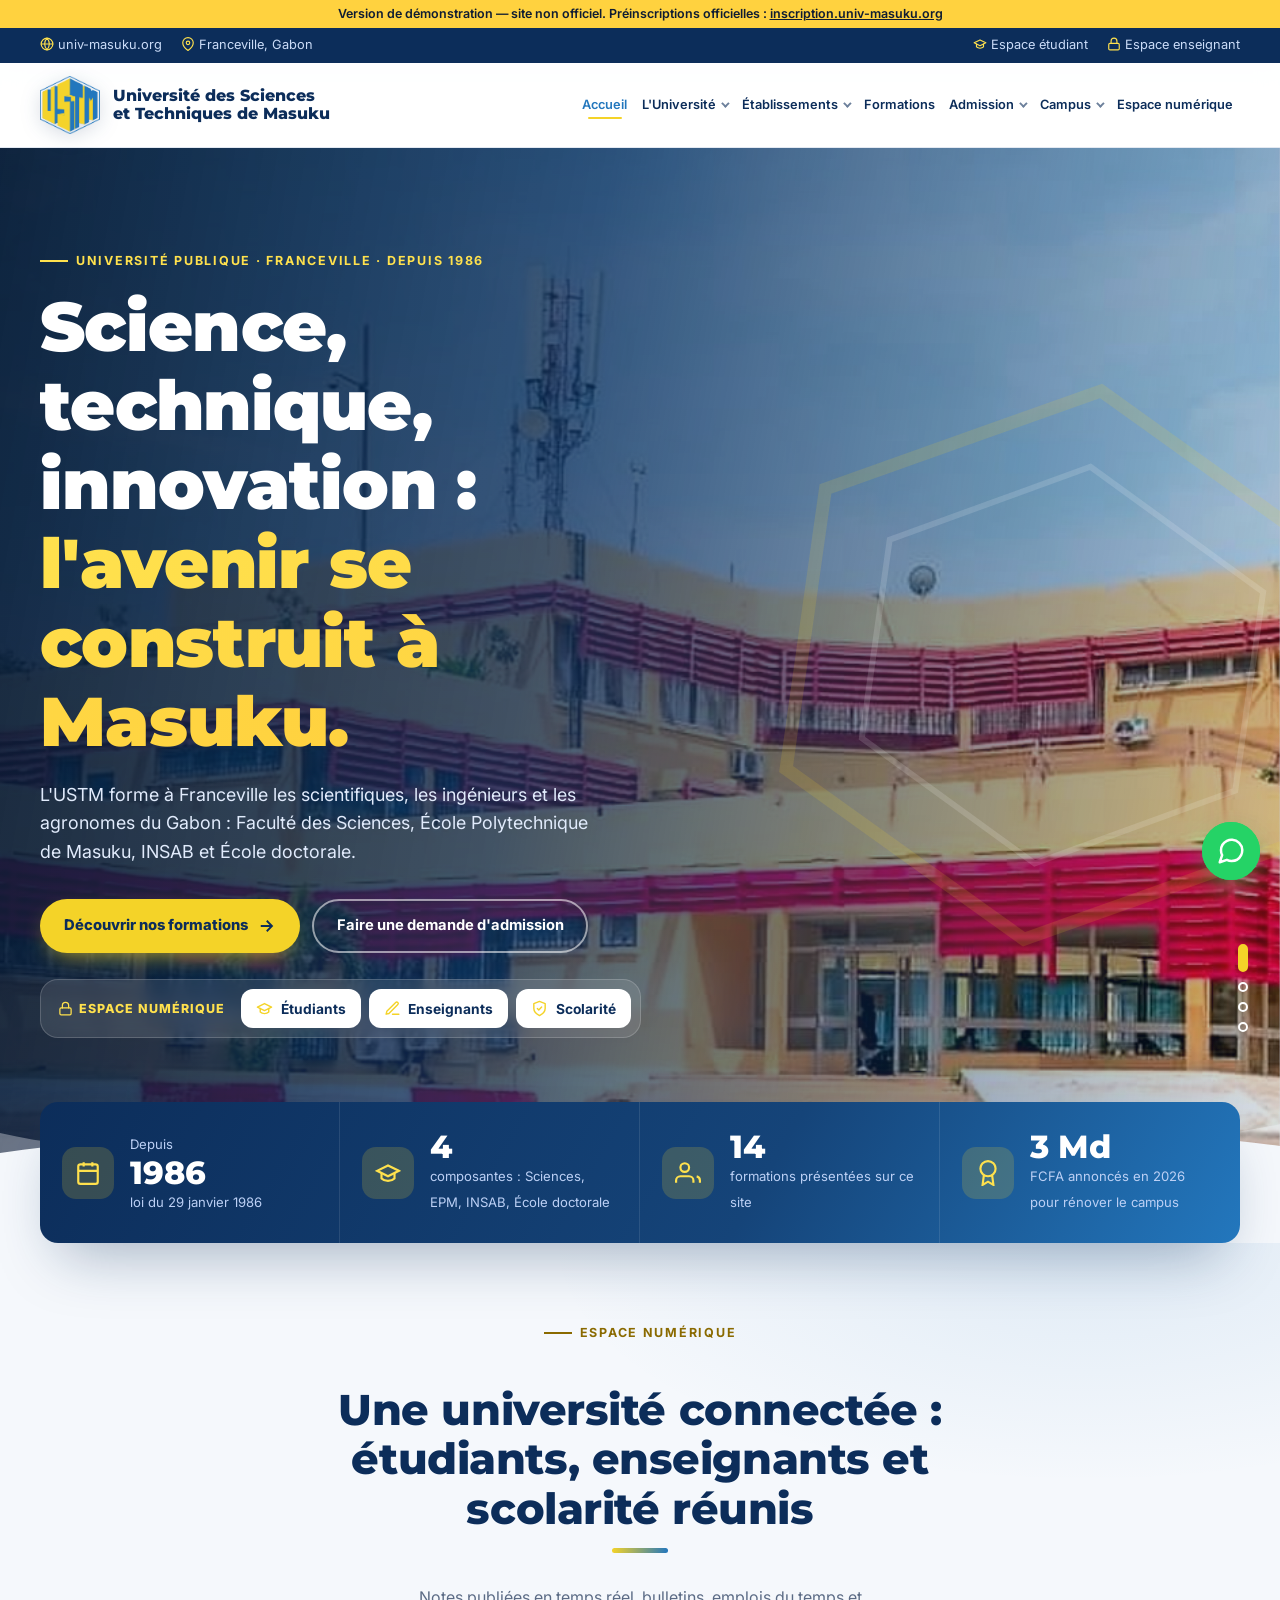
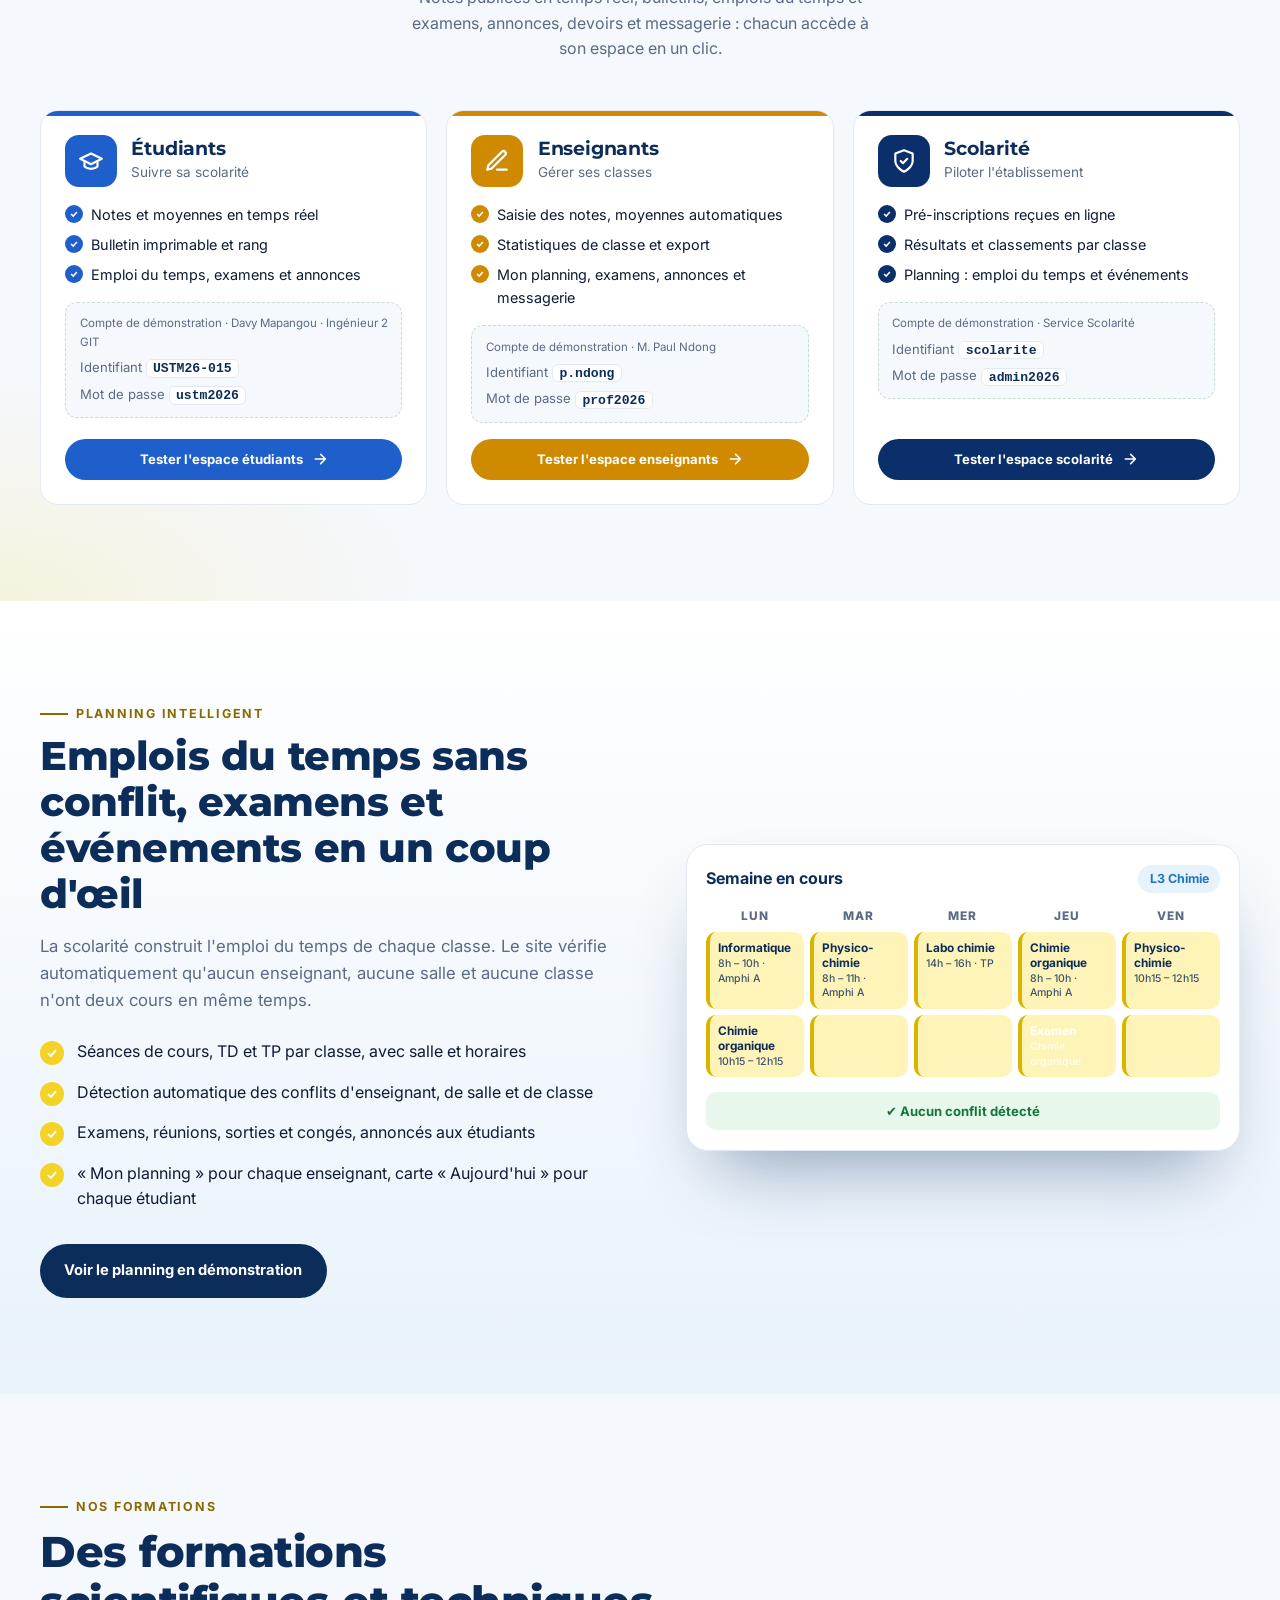
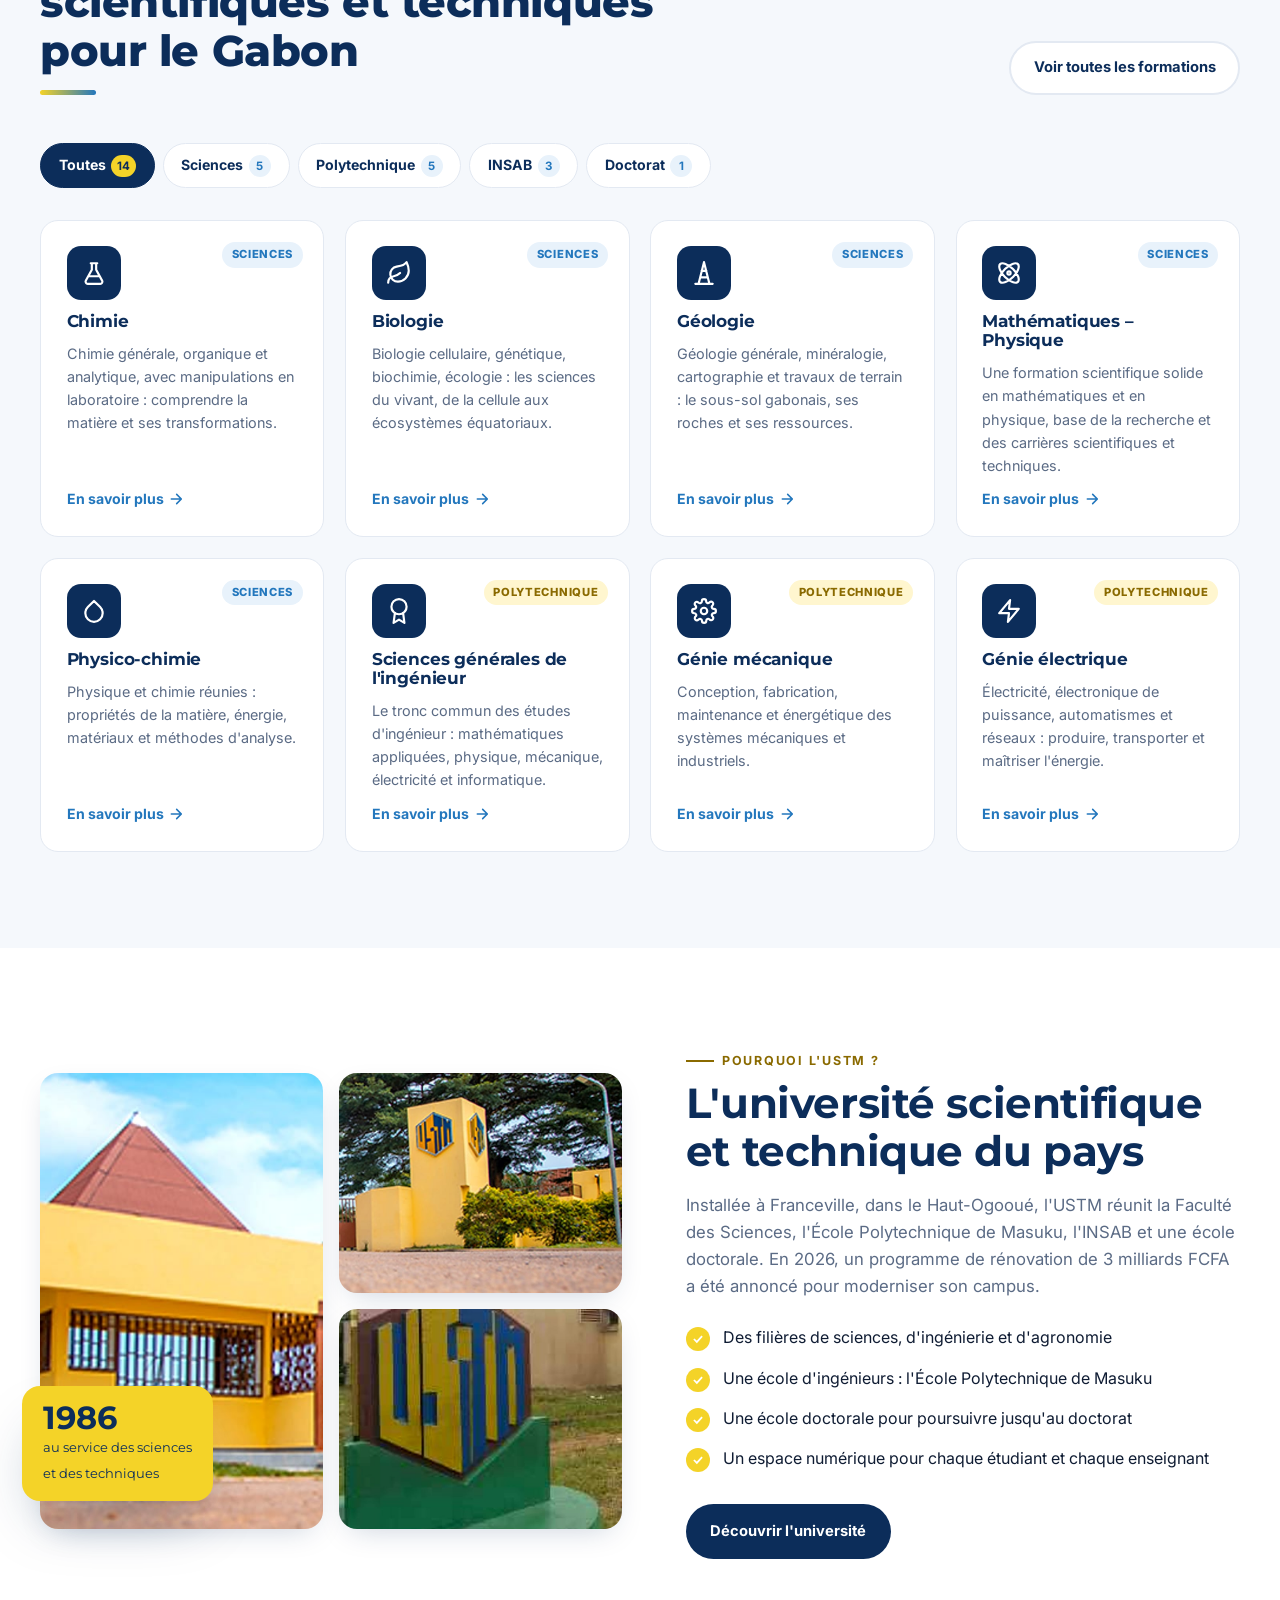
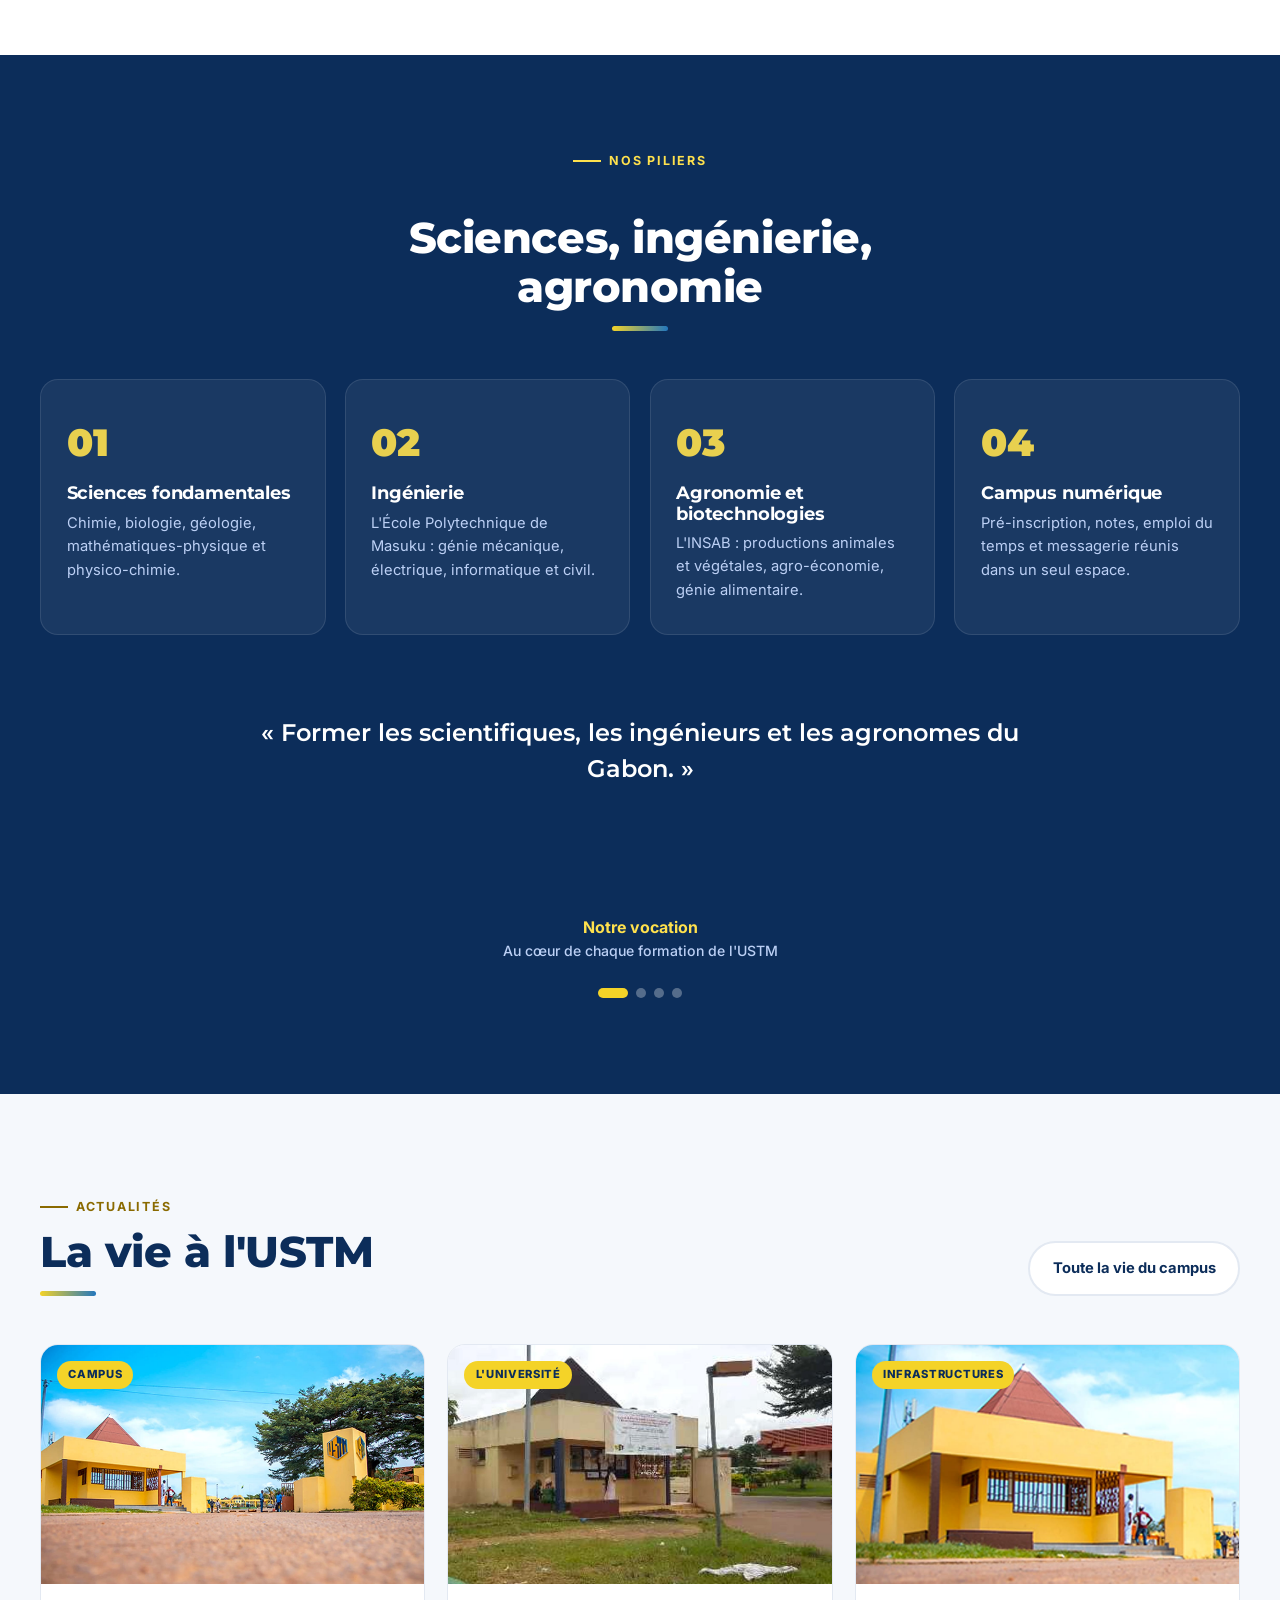
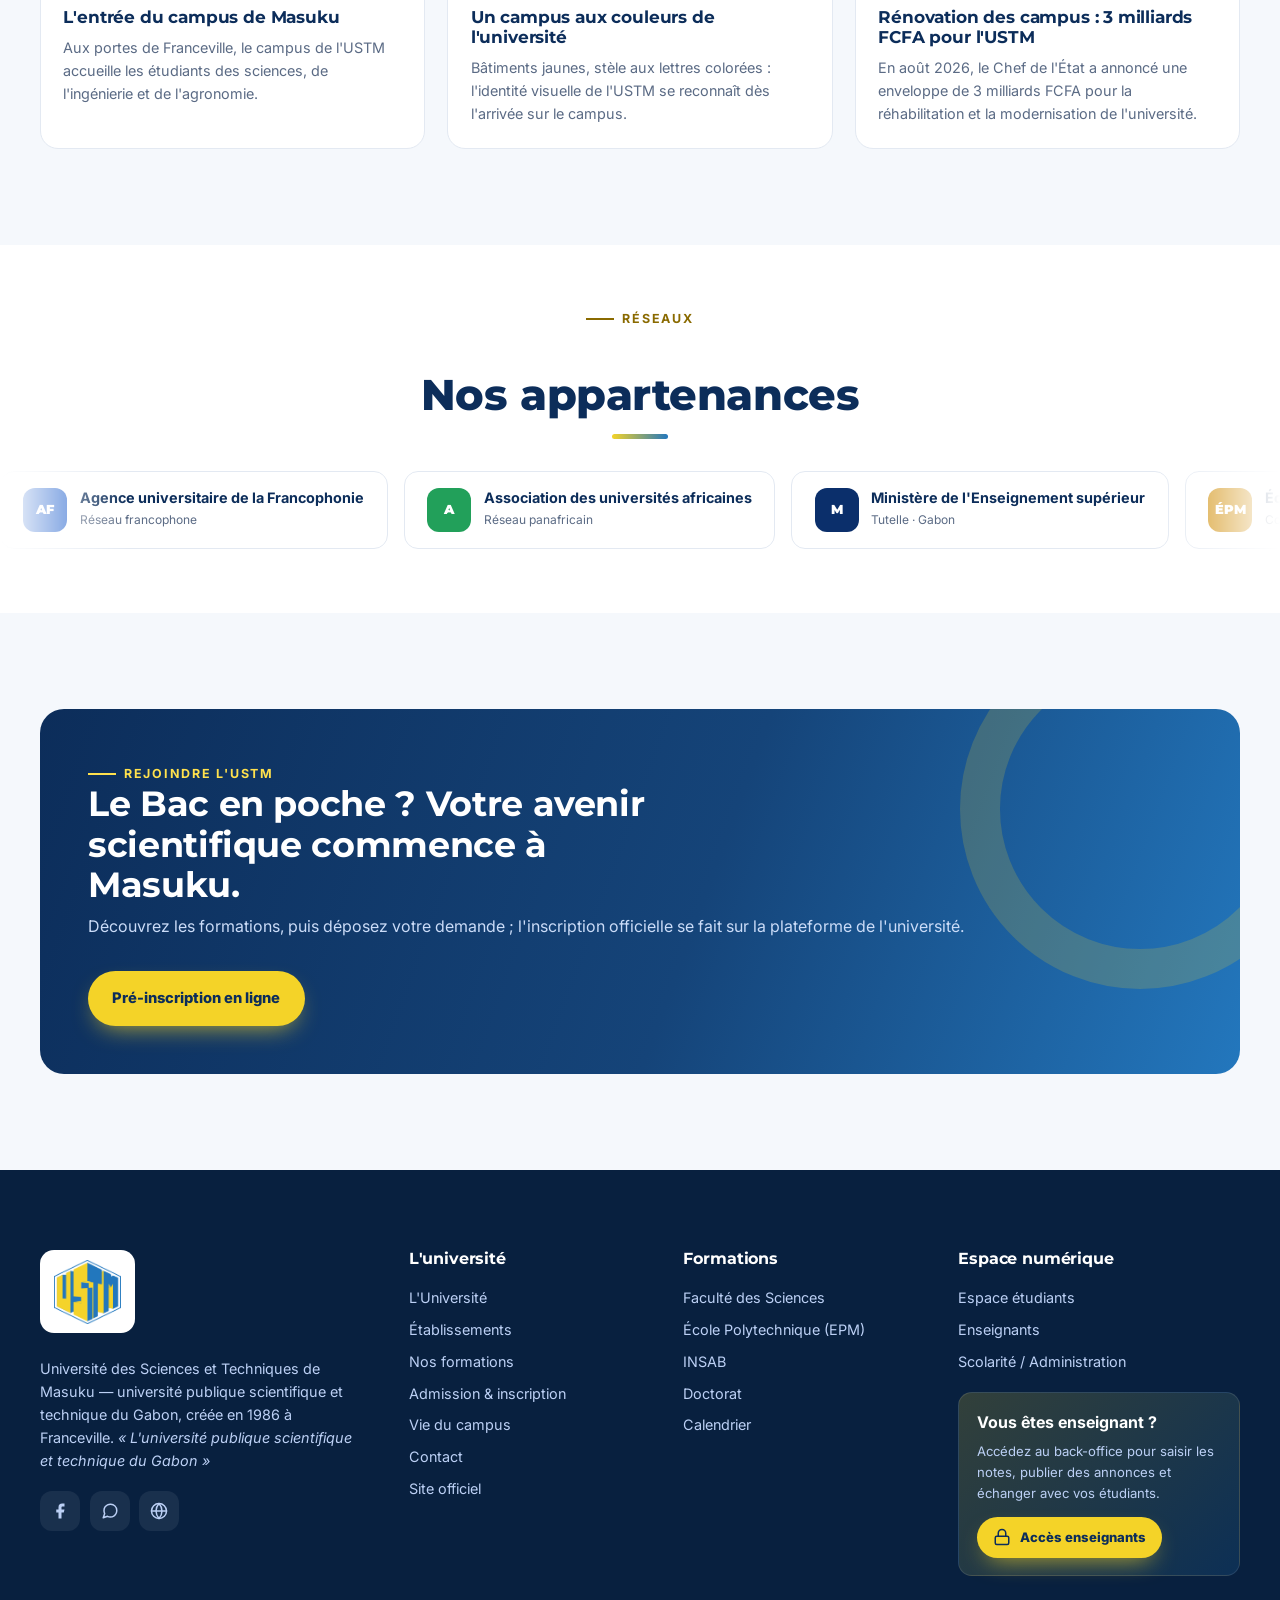
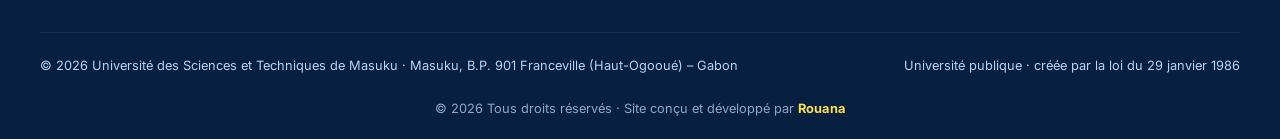
==== commit 53af5e57: "Vrai logo USTM, palette du logo, nouveau design, section planning Co-Authored-By: Claude <noreply@an" ====
--- a/index.html
+++ b/index.html
@@ -9,8 +9,8 @@
 <meta name="description" content="Université des Sciences et Techniques de Masuku (USTM), Franceville : université publique scientifique et technique du Gabon. Faculté des Sciences, École Polytechnique, INSAB et École doctorale.">
 <meta property="og:title" content="USTM – Université des Sciences et Techniques de Masuku">
 <meta property="og:description" content="L'université publique scientifique et technique du Gabon : sciences, ingénierie, agronomie et doctorat, à Franceville.">
-<meta property="og:image" content="assets/img/campus-portail.jpg">
-<link rel="icon" href="assets/img/logo-ustm.svg" type="image/svg+xml">
+<meta property="og:image" content="assets/img/campus-batiment.jpg">
+<link rel="icon" href="assets/img/favicon.png" type="image/png">
 <link rel="preconnect" href="https://fonts.googleapis.com"><link rel="preconnect" href="https://fonts.gstatic.com" crossorigin>
 <link href="https://fonts.googleapis.com/css2?family=Inter:wght@400;500;600;700&family=Montserrat:wght@600;700;800;900&display=swap" rel="stylesheet">
 <link rel="stylesheet" href="assets/css/style.css">
@@ -20,10 +20,10 @@
 
 <section class="hero" style="padding:0">
   <div class="hero-slides">
-    <figure class="on"><img src="assets/img/campus-portail.jpg" alt=""></figure>
+    <figure class="on"><img src="assets/img/campus-batiment.jpg" alt=""></figure>
+    <figure><img src="assets/img/campus-portail.jpg" alt=""></figure>
     <figure><img src="assets/img/campus-stele.jpg" alt=""></figure>
-    <figure><img src="assets/img/batiment-rectorat.jpg" alt=""></figure>
-    <figure><img src="assets/img/arbre-campus.jpg" alt=""></figure>
+        <figure><img src="assets/img/arbre-campus.jpg" alt=""></figure>
   </div>
   <div class="wrap">
     <span class="eyebrow rv">Université publique · Franceville · depuis 1986</span>
@@ -53,6 +53,32 @@
   <div class="wrap">
     <div class="center"><div class="sec-head"><span class="eyebrow rv">Espace numérique</span><h2 class="rv d1">Une université connectée : étudiants, enseignants et scolarité réunis</h2><p class="rv d2">Notes publiées en temps réel, bulletins, emplois du temps et examens, annonces, devoirs et messagerie : chacun accède à son espace en un clic.</p></div></div>
     <div class="access" id="access-cards"></div>
+  </div>
+</section>
+
+<section class="plshow">
+  <div class="wrap split">
+    <div>
+      <span class="eyebrow rv">Planning intelligent</span>
+      <h2 class="rv d1">Emplois du temps sans conflit, examens et événements en un coup d'œil</h2>
+      <p class="lead-p rv d2">La scolarité construit l'emploi du temps de chaque classe. Le site vérifie automatiquement qu'aucun enseignant, aucune salle et aucune classe n'ont deux cours en même temps.</p>
+      <ul class="checks rv d2">
+        <li>Séances de cours, TD et TP par classe, avec salle et horaires</li>
+        <li>Détection automatique des conflits d'enseignant, de salle et de classe</li>
+        <li>Examens, réunions, sorties et congés, annoncés aux étudiants</li>
+        <li>« Mon planning » pour chaque enseignant, carte « Aujourd'hui » pour chaque étudiant</li>
+      </ul>
+      <a class="btn btn-navy rv d3" href="espace.html?role=admin&demo=1">Voir le planning en démonstration</a>
+    </div>
+    <div class="plmock rv" aria-hidden="true">
+      <div class="pm-head"><b>Semaine en cours</b><span>L3 Chimie</span></div>
+      <div class="pm-grid">
+        <i>Lun</i><i>Mar</i><i>Mer</i><i>Jeu</i><i>Ven</i>
+        <div class="c a">Informatique<br><small>8h – 10h · Amphi A</small></div><div class="c b">Physico-chimie<br><small>8h – 11h · Amphi A</small></div><div class="c c">Labo chimie<br><small>14h – 16h · TP</small></div><div class="c b">Chimie organique<br><small>8h – 10h · Amphi A</small></div><div class="c b">Physico-chimie<br><small>10h15 – 12h15</small></div>
+        <div class="c b">Chimie organique<br><small>10h15 – 12h15</small></div><div class="c e"></div><div class="c e"></div><div class="c x">Examen<br><small>Chimie organique</small></div><div class="c e"></div>
+      </div>
+      <div class="pm-ok">✔ Aucun conflit détecté</div>
+    </div>
   </div>
 </section>
 
--- a/assets/css/style.css
+++ b/assets/css/style.css
@@ -3,11 +3,11 @@
    ========================================================= */
 :root{
   color-scheme:only light;
-  --navy:#0b2f6b; --navy-2:#1346a0; --blue:#1f5fcc; --sky:#2a9fd8; --sky-2:#e6eefc;
-  --orange:#cf8a00; --orange-2:#f2b300; --gold:#ffd23f;
+  --navy:#0c2d5a; --navy-2:#154479; --blue:#2377bd; --sky:#4aa3df; --sky-2:#e8f2fb; --ink-gold:#8a6a00;
+  --orange:#f4d328; --orange-2:#ffe14d; --gold:#ffd23f;
   --ink:#0f1c33; --muted:#5b6b85; --line:#e3e9f2; --bg:#f5f8fc; --card:#fff;
   --ok:#16a34a; --warn:#d97706; --bad:#dc2626;
-  --r:18px; --r-sm:12px; --shadow:0 10px 30px -12px rgba(11,47,107,.25); --shadow-lg:0 30px 60px -20px rgba(11,47,107,.35);
+  --r:18px; --r-sm:12px; --shadow:0 10px 30px -12px rgba(12,45,90,.25); --shadow-lg:0 30px 60px -20px rgba(12,45,90,.35);
   --font-h:"Montserrat",system-ui,sans-serif; --font:"Inter",system-ui,sans-serif;
   --wrap:1200px;
 }
@@ -24,7 +24,7 @@
 /* ---------- Boutons ---------- */
 .btn{display:inline-flex;align-items:center;gap:.55rem;padding:.85rem 1.4rem;border-radius:999px;font-weight:700;font-size:.92rem;border:2px solid transparent;cursor:pointer;transition:.25s;white-space:nowrap}
 .btn svg{width:18px;height:18px}
-.btn-orange{background:var(--orange);color:var(--navy);font-weight:800;box-shadow:0 10px 24px -10px rgba(207,138,0,.8)}
+.btn-orange{background:var(--orange);color:var(--navy);font-weight:800;box-shadow:0 10px 24px -10px rgba(244,211,40,.8)}
 .btn-orange:hover{background:var(--orange-2);transform:translateY(-2px)}
 .btn-ghost{border-color:rgba(255,255,255,.55);color:#fff}
 .btn-ghost:hover{background:#fff;color:var(--navy)}
@@ -41,7 +41,7 @@
 .topbar .tb-l,.topbar .tb-r{display:flex;gap:1.2rem;align-items:center;flex-wrap:wrap}
 .topbar svg{width:14px;height:14px;vertical-align:-2px;margin-right:4px;color:var(--orange-2)}
 .header{position:sticky;top:0;z-index:50;background:rgba(255,255,255,.92);backdrop-filter:blur(12px);border-bottom:1px solid var(--line);transition:.3s}
-.header.scrolled{box-shadow:0 8px 30px -18px rgba(11,47,107,.4)}
+.header.scrolled{box-shadow:0 8px 30px -18px rgba(12,45,90,.4)}
 .header .wrap{display:flex;align-items:center;justify-content:space-between;gap:1rem;height:84px;transition:height .3s}
 .header.scrolled .wrap{height:68px}
 .brand{display:flex;align-items:center;gap:.8rem}
@@ -78,9 +78,10 @@
 .hero-slides img{width:100%;height:100%;object-fit:cover;transform:scale(1.08)}
 .hero-slides figure.on img{animation:kenburns 9s ease-out forwards}
 @keyframes kenburns{from{transform:scale(1.12)}to{transform:scale(1)}}
-.hero::before{content:"";position:absolute;inset:0;z-index:-1;background:linear-gradient(100deg,rgba(5,24,60,.95) 0%,rgba(11,47,107,.78) 42%,rgba(11,47,107,.15) 100%)}
+.hero::before{content:"";position:absolute;inset:0;z-index:-1;background:linear-gradient(100deg,rgba(6,26,52,.95) 0%,rgba(12,45,90,.78) 42%,rgba(12,45,90,.15) 100%)}
 .hero .wrap{padding:6rem 0 9rem}
-.eyebrow{display:inline-flex;align-items:center;gap:.5rem;font-weight:700;font-size:.78rem;letter-spacing:.14em;text-transform:uppercase;color:var(--orange-2)}
+.eyebrow{display:inline-flex;align-items:center;gap:.5rem;font-weight:700;font-size:.78rem;letter-spacing:.14em;text-transform:uppercase;color:var(--ink-gold)}
+.hero .eyebrow,.page-hero .eyebrow,.bg-navy .eyebrow,.band .eyebrow,.auth .side .eyebrow,.espace-sec.dark .eyebrow{color:var(--orange-2)}
 .eyebrow::before{content:"";width:28px;height:2px;background:currentColor}
 .hero h1{font-size:clamp(2.3rem,5.4vw,4.3rem);font-weight:900;max-width:14ch;margin:1rem 0 1.2rem}
 .hero h1 em{font-style:normal;background:linear-gradient(90deg,var(--orange-2),var(--gold));-webkit-background-clip:text;background-clip:text;color:transparent}
@@ -98,7 +99,7 @@
 .stats .grid{display:grid;grid-template-columns:repeat(4,1fr);background:var(--navy);color:#fff;border-radius:var(--r);box-shadow:var(--shadow-lg);overflow:hidden}
 .stat{padding:1.8rem 1.4rem;display:flex;gap:1rem;align-items:center;border-right:1px solid rgba(255,255,255,.1)}
 .stat:last-child{border:0}
-.stat .ic{width:52px;height:52px;border-radius:14px;display:grid;place-items:center;background:rgba(207,138,0,.15);color:var(--orange-2);flex:none}
+.stat .ic{width:52px;height:52px;border-radius:14px;display:grid;place-items:center;background:rgba(244,211,40,.15);color:var(--orange-2);flex:none}
 .stat .ic svg{width:26px;height:26px}
 .stat b{font-family:var(--font-h);font-size:2rem;font-weight:800;display:block;line-height:1}
 .stat span{font-size:.82rem;color:#bcd0f5}
@@ -120,7 +121,7 @@
 /* Page hero (pages internes) */
 .page-hero{position:relative;color:#fff;padding:7rem 0 6rem;overflow:hidden;isolation:isolate}
 .page-hero img.bg{position:absolute;inset:0;width:100%;height:100%;object-fit:cover;z-index:-2}
-.page-hero::before{content:"";position:absolute;inset:0;z-index:-1;background:linear-gradient(100deg,rgba(5,24,60,.95),rgba(11,47,107,.65))}
+.page-hero::before{content:"";position:absolute;inset:0;z-index:-1;background:linear-gradient(100deg,rgba(6,26,52,.95),rgba(12,45,90,.65))}
 .page-hero h1{font-size:clamp(2rem,4.5vw,3.4rem);font-weight:900;margin:.8rem 0}
 .page-hero p{max-width:60ch;color:#e1ebfc}
 .crumbs{font-size:.85rem;color:#bcd0f5}
@@ -132,19 +133,19 @@
 .tab:hover{border-color:var(--blue)}
 .tab.on{background:var(--navy);border-color:var(--navy);color:#fff}
 .tab .n{display:inline-grid;place-items:center;min-width:22px;height:22px;border-radius:99px;background:var(--sky-2);color:var(--blue);font-size:.72rem;margin-left:.35rem;padding:0 6px}
-.tab.on .n{background:var(--orange);color:#fff}
+.tab.on .n{background:var(--orange);color:var(--navy)}
 .cards{display:grid;grid-template-columns:repeat(auto-fill,minmax(260px,1fr));gap:1.3rem}
 .fcard{background:#fff;border:1px solid var(--line);border-radius:var(--r);padding:1.6rem;position:relative;transition:.3s;display:flex;flex-direction:column;gap:.7rem;overflow:hidden}
 .fcard::after{content:"";position:absolute;left:0;top:0;height:4px;width:0;background:linear-gradient(90deg,var(--orange),var(--gold));transition:.4s}
 .fcard:hover{transform:translateY(-6px);box-shadow:var(--shadow);border-color:transparent}
 .fcard:hover::after{width:100%}
 .fcard .ic{width:54px;height:54px;border-radius:14px;background:var(--navy);color:#fff;display:grid;place-items:center;transition:.3s}
-.fcard:hover .ic{background:var(--orange);transform:rotate(-6deg)}
+.fcard:hover .ic{background:var(--orange);color:var(--navy);transform:rotate(-6deg)}
 .fcard .ic svg{width:26px;height:26px}
 .fcard h3{font-size:1.05rem;color:var(--navy)}
 .fcard p{font-size:.9rem;color:var(--muted);flex:1}
 .fcard .tag{position:absolute;top:1.3rem;right:1.3rem;font-size:.7rem;font-weight:800;letter-spacing:.06em;text-transform:uppercase;padding:.25rem .6rem;border-radius:99px;background:var(--sky-2);color:var(--blue)}
-.fcard .tag.m{background:#fff1e4;color:var(--orange)}
+.fcard .tag.m{background:#fff6cf;color:var(--ink-gold)}
 .fcard .tag.c{background:#fdf4dc;color:#a36d05}
 .fcard .tag.s{background:#e2f3fb;color:#1a6e98}
 .fcard .more{font-weight:700;color:var(--blue);font-size:.88rem;display:inline-flex;gap:.3rem;align-items:center;cursor:pointer;background:none;border:0;padding:0}
@@ -156,7 +157,7 @@
 .mosaic{display:grid;grid-template-columns:1fr 1fr;grid-template-rows:220px 220px;gap:1rem;position:relative}
 .mosaic img{width:100%;height:100%;object-fit:cover;border-radius:var(--r);box-shadow:var(--shadow)}
 .mosaic img:first-child{grid-row:span 2}
-.mosaic .badge{position:absolute;left:-18px;bottom:28px;background:var(--orange);color:#fff;border-radius:var(--r);padding:1rem 1.3rem;box-shadow:var(--shadow-lg);font-family:var(--font-h)}
+.mosaic .badge{position:absolute;left:-18px;bottom:28px;background:var(--orange);color:var(--navy);border-radius:var(--r);padding:1rem 1.3rem;box-shadow:var(--shadow-lg);font-family:var(--font-h)}
 .mosaic .badge b{font-size:2rem;display:block;line-height:1}
 .mosaic .badge span{font-size:.8rem}
 @media (max-width:560px){.mosaic{grid-template-rows:170px 170px}.mosaic .badge{left:8px}}
@@ -181,7 +182,7 @@
 .gallery figure{break-inside:avoid;margin-bottom:1rem;position:relative;border-radius:var(--r);overflow:hidden;cursor:zoom-in;box-shadow:var(--shadow)}
 .gallery img{width:100%;transition:transform .6s}
 .gallery figure:hover img{transform:scale(1.06)}
-.gallery figcaption{position:absolute;inset:auto 0 0 0;padding:2.5rem 1rem .9rem;color:#fff;font-weight:600;font-size:.9rem;background:linear-gradient(transparent,rgba(5,24,60,.9));transform:translateY(40%);opacity:0;transition:.35s}
+.gallery figcaption{position:absolute;inset:auto 0 0 0;padding:2.5rem 1rem .9rem;color:#fff;font-weight:600;font-size:.9rem;background:linear-gradient(transparent,rgba(6,26,52,.9));transform:translateY(40%);opacity:0;transition:.35s}
 .gallery figure:hover figcaption{transform:none;opacity:1}
 .gallery figcaption small{display:block;color:var(--orange-2);font-size:.72rem;text-transform:uppercase;letter-spacing:.1em}
 .gallery figure.hide{display:none}
@@ -202,7 +203,7 @@
 .ncard .ph{aspect-ratio:16/10;overflow:hidden;position:relative}
 .ncard .ph img{width:100%;height:100%;object-fit:cover;transition:.6s}
 .ncard:hover .ph img{transform:scale(1.07)}
-.ncard .cat{position:absolute;top:1rem;left:1rem;background:var(--orange);color:#fff;font-size:.7rem;font-weight:800;padding:.3rem .7rem;border-radius:99px;text-transform:uppercase;letter-spacing:.06em}
+.ncard .cat{position:absolute;top:1rem;left:1rem;background:var(--orange);color:var(--navy);font-size:.7rem;font-weight:800;padding:.3rem .7rem;border-radius:99px;text-transform:uppercase;letter-spacing:.06em}
 .ncard .bd{padding:1.4rem;display:flex;flex-direction:column;gap:.6rem;flex:1}
 .ncard h3{font-size:1.08rem;color:var(--navy)}
 .ncard p{font-size:.9rem;color:var(--muted)}
@@ -228,7 +229,7 @@
 
 /* ---------- CTA band ---------- */
 .band{background:linear-gradient(110deg,var(--navy) 0%,var(--navy-2) 55%,var(--blue) 100%);border-radius:24px;padding:3rem;color:#fff;display:flex;justify-content:space-between;align-items:center;gap:2rem;position:relative;overflow:hidden;flex-wrap:wrap}
-.band::after{content:"";position:absolute;right:-80px;top:-80px;width:280px;height:280px;border-radius:50%;border:40px solid rgba(207,138,0,.18)}
+.band::after{content:"";position:absolute;right:-80px;top:-80px;width:280px;height:280px;border-radius:50%;border:40px solid rgba(244,211,40,.18)}
 .band h2{font-size:clamp(1.5rem,3vw,2.2rem);max-width:24ch}
 .band p{color:#cbdcf8;margin-top:.5rem}
 .band > *{position:relative;z-index:1}
@@ -239,7 +240,7 @@
 @media (max-width:620px){.form .row{grid-template-columns:1fr}}
 .field label{display:block;font-weight:600;font-size:.85rem;margin-bottom:.35rem;color:var(--navy)}
 .field input,.field select,.field textarea{width:100%;padding:.8rem 1rem;border:1.5px solid var(--line);border-radius:var(--r-sm);background:#fff;transition:.2s;outline:none}
-.field input:focus,.field select:focus,.field textarea:focus{border-color:var(--blue);box-shadow:0 0 0 4px rgba(31,95,204,.12)}
+.field input:focus,.field select:focus,.field textarea:focus{border-color:var(--blue);box-shadow:0 0 0 4px rgba(35,119,189,.12)}
 .field textarea{min-height:130px;resize:vertical}
 .panel{background:#fff;border:1px solid var(--line);border-radius:var(--r);padding:2rem;box-shadow:var(--shadow)}
 .steps{display:flex;gap:.5rem;margin-bottom:1.5rem}
@@ -262,20 +263,20 @@
 /* ---------- FAQ ---------- */
 .faq details{background:#fff;border:1px solid var(--line);border-radius:var(--r-sm);margin-bottom:.8rem;overflow:hidden}
 .faq summary{padding:1.1rem 1.3rem;font-weight:700;color:var(--navy);cursor:pointer;list-style:none;display:flex;justify-content:space-between;gap:1rem}
-.faq summary::after{content:"+";font-size:1.4rem;color:var(--orange);transition:.3s;line-height:1}
+.faq summary::after{content:"+";font-size:1.4rem;color:var(--ink-gold);transition:.3s;line-height:1}
 .faq details[open] summary::after{transform:rotate(45deg)}
 .faq details p{padding:0 1.3rem 1.2rem;color:var(--muted)}
 
 /* ---------- Timeline ---------- */
 .timeline{position:relative;padding-left:2rem;border-left:2px dashed var(--line);display:grid;gap:2rem}
 .tl{position:relative}
-.tl::before{content:"";position:absolute;left:calc(-2rem - 9px);top:4px;width:16px;height:16px;border-radius:50%;background:var(--orange);box-shadow:0 0 0 5px #fff1e4}
+.tl::before{content:"";position:absolute;left:calc(-2rem - 9px);top:4px;width:16px;height:16px;border-radius:50%;background:var(--orange);box-shadow:0 0 0 5px #fff6cf}
 .tl b{font-family:var(--font-h);color:var(--blue)}
 .tl h4{color:var(--navy);margin:.2rem 0}
 .tl p{color:var(--muted);font-size:.93rem}
 
 /* ---------- Footer ---------- */
-.footer{background:#071d4a;color:#bcd0f5;padding:5rem 0 0;position:relative}
+.footer{background:#08203f;color:#bcd0f5;padding:5rem 0 0;position:relative}
 .footer .grid{display:grid;grid-template-columns:1.4fr 1fr 1fr 1.2fr;gap:2.5rem}
 @media (max-width:900px){.footer .grid{grid-template-columns:1fr 1fr}}
 @media (max-width:560px){.footer .grid{grid-template-columns:1fr}}
@@ -287,9 +288,9 @@
 .footer p{font-size:.9rem}
 .socials{display:flex;gap:.6rem;margin-top:1.2rem}
 .socials a{width:40px;height:40px;border-radius:12px;display:grid;place-items:center;background:rgba(255,255,255,.07);transition:.25s}
-.socials a:hover{background:var(--orange);color:#fff}
+.socials a:hover{background:var(--orange);color:var(--navy)}
 .socials svg{width:18px;height:18px}
-.staff-box{margin-top:1.2rem;padding:1.1rem;border-radius:14px;background:linear-gradient(135deg,rgba(207,138,0,.18),rgba(31,95,204,.18));border:1px solid rgba(255,255,255,.1)}
+.staff-box{margin-top:1.2rem;padding:1.1rem;border-radius:14px;background:linear-gradient(135deg,rgba(244,211,40,.18),rgba(35,119,189,.18));border:1px solid rgba(255,255,255,.1)}
 .staff-box b{color:#fff;display:block;margin-bottom:.3rem}
 .staff-box p{font-size:.82rem;margin-bottom:.8rem}
 .foot-credit{text-align:center;font-size:.8rem;padding:0 0 1.4rem;color:#8fa6cc}
@@ -330,7 +331,7 @@
 @media (max-width:900px){.auth{grid-template-columns:1fr}.auth .side{display:none}}
 .auth .side{position:relative;color:#fff;padding:4rem;display:flex;flex-direction:column;justify-content:end;overflow:hidden;isolation:isolate}
 .auth .side img{position:absolute;inset:0;width:100%;height:100%;object-fit:cover;z-index:-2}
-.auth .side::before{content:"";position:absolute;inset:0;z-index:-1;background:linear-gradient(180deg,rgba(11,47,107,.2),rgba(5,24,60,.95))}
+.auth .side::before{content:"";position:absolute;inset:0;z-index:-1;background:linear-gradient(180deg,rgba(12,45,90,.2),rgba(6,26,52,.95))}
 .auth .side h2{font-size:2.2rem;max-width:18ch}
 .auth .side p{color:#cbdcf8;margin-top:.8rem;max-width:44ch}
 .auth .main{display:grid;place-items:center;padding:3rem 1rem;background:#fff}
@@ -338,7 +339,7 @@
 .auth h1{color:var(--navy);font-size:1.9rem;margin-bottom:.4rem}
 .role-sw{display:grid;grid-template-columns:repeat(3,1fr);background:var(--bg);border-radius:14px;padding:5px;margin:1.6rem 0}
 .role-sw button{border:0;background:none;padding:.7rem;border-radius:10px;font-weight:700;cursor:pointer;color:var(--muted);font-size:.86rem}
-.role-sw button.on{background:#fff;color:var(--navy);box-shadow:0 4px 12px -6px rgba(11,47,107,.3)}
+.role-sw button.on{background:#fff;color:var(--navy);box-shadow:0 4px 12px -6px rgba(12,45,90,.3)}
 .demo{margin-top:1.4rem;padding:1rem;border-radius:12px;background:#fff8ef;border:1px dashed #f5c089;font-size:.84rem;color:#7a4a12}
 .demo code{background:#fff;padding:.1rem .4rem;border-radius:6px;font-size:.82rem;cursor:pointer}
 
@@ -353,9 +354,9 @@
 .sidebar a,.sidebar button.lnk{display:flex;align-items:center;gap:.8rem;padding:.75rem .9rem;border-radius:12px;font-weight:600;font-size:.9rem;transition:.2s;background:none;border:0;cursor:pointer;color:inherit;text-align:left;width:100%}
 .sidebar a svg,.sidebar button.lnk svg{width:20px;height:20px;flex:none}
 .sidebar a:hover,.sidebar button.lnk:hover{background:rgba(255,255,255,.07);color:#fff}
-.sidebar a.on{background:var(--orange);color:#fff;box-shadow:0 10px 20px -10px rgba(207,138,0,.9)}
-.sidebar .pill{margin-left:auto;background:var(--orange);color:#fff;border-radius:99px;font-size:.7rem;padding:.1rem .5rem}
-.sidebar a.on .pill{background:#fff;color:var(--orange)}
+.sidebar a.on{background:var(--orange);color:var(--navy);box-shadow:0 10px 20px -10px rgba(244,211,40,.9)}
+.sidebar .pill{margin-left:auto;background:var(--orange);color:var(--navy);border-radius:99px;font-size:.7rem;padding:.1rem .5rem}
+.sidebar a.on .pill{background:var(--navy);color:var(--orange)}
 .sidebar .sb-foot{margin-top:auto;border-top:1px solid rgba(255,255,255,.08);padding-top:.8rem}
 .app-main{padding:1.6rem 2rem 3rem;min-width:0}
 @media (max-width:600px){.app-main{padding:1rem}}
@@ -370,8 +371,8 @@
 .tbtn{display:inline-flex;align-items:center;gap:.4rem;height:46px;padding:0 1rem;border-radius:99px;border:1px solid var(--line);background:#fff;color:var(--navy);font-weight:700;font-size:.86rem;cursor:pointer;transition:.2s}
 .tbtn svg{width:18px;height:18px}
 .tbtn:hover{border-color:var(--blue);color:var(--blue)}
-.tbtn.out{background:var(--orange);border-color:var(--orange);color:#fff;box-shadow:0 8px 18px -10px rgba(207,138,0,.9)}
-.tbtn.out:hover{background:var(--orange-2);color:#fff}
+.tbtn.out{background:var(--orange);border-color:var(--orange);color:var(--navy);box-shadow:0 8px 18px -10px rgba(244,211,40,.9)}
+.tbtn.out:hover{background:var(--orange-2);color:var(--navy)}
 @media (max-width:900px){
   .app-main{padding-top:0}
   .app-top{position:sticky;top:0;z-index:60;background:rgba(245,248,252,.94);backdrop-filter:blur(10px);margin:0 -2rem 1rem;padding:.7rem 2rem;border-bottom:1px solid var(--line);flex-wrap:nowrap}
@@ -392,7 +393,7 @@
 .kpi .ic svg{width:24px;height:24px}
 .kpi b{font-family:var(--font-h);font-size:1.6rem;color:var(--navy);display:block;line-height:1.1}
 .kpi span{font-size:.8rem;color:var(--muted)}
-.ic-b{background:var(--sky-2);color:var(--blue)}.ic-o{background:#fff1e4;color:var(--orange)}.ic-g{background:#e9f0fd;color:var(--ok)}.ic-y{background:#fdf4dc;color:#a36d05}
+.ic-b{background:var(--sky-2);color:var(--blue)}.ic-o{background:#fff6cf;color:var(--ink-gold)}.ic-g{background:#e9f0fd;color:var(--ok)}.ic-y{background:#fdf4dc;color:#a36d05}
 .card{background:#fff;border:1px solid var(--line);border-radius:16px;padding:1.4rem;margin-bottom:1.2rem}
 .card h2{font-size:1.1rem;color:var(--navy);margin-bottom:1rem;display:flex;justify-content:space-between;align-items:center;gap:1rem;flex-wrap:wrap}
 .cols{display:grid;grid-template-columns:1.6fr 1fr;gap:1.2rem}
@@ -458,7 +459,7 @@
 .tt .h{background:none;font-weight:800;color:var(--navy);text-align:center;min-height:auto}
 .tt .t{background:none;color:var(--muted);font-weight:700}
 .tt .c{background:var(--sky-2);color:var(--navy);font-weight:600;border-left:3px solid var(--blue)}
-.tt .c.o{background:#fff1e4;border-left-color:var(--orange)}
+.tt .c.o{background:#fff6cf;border-left-color:var(--orange)}
 .tt .c small{display:block;color:var(--muted);font-weight:500}
 .view{display:none;animation:fade .35s}
 .view.on{display:block}
@@ -475,7 +476,7 @@
 .quick .ql svg{width:15px;height:15px}
 .qbtn{display:inline-flex;align-items:center;gap:.45rem;padding:.55rem .95rem;border-radius:12px;background:#fff;color:var(--navy);font-weight:700;font-size:.86rem;transition:.25s}
 .qbtn svg{width:17px;height:17px;color:var(--orange)}
-.qbtn:hover{background:var(--orange);color:#fff;transform:translateY(-2px)}
+.qbtn:hover{background:var(--orange);color:var(--navy);transform:translateY(-2px)}
 .qbtn:hover svg{color:#fff}
 .espace-sec{padding-top:5rem}
 .access{display:grid;grid-template-columns:repeat(3,1fr);gap:1.2rem}
@@ -638,8 +639,8 @@
 .pl-head > div:first-child{border-left:0}
 .pl-head b{font-size:.82rem;color:var(--navy)}
 .pl-head small{font-size:.72rem;color:var(--muted)}
-.pl-head .today b{color:var(--orange)}
-.pl-head .today{background:#fff4ea}
+.pl-head .today b{color:var(--ink-gold)}
+.pl-head .today{background:#fff9dc}
 .pl-chip{border:0;text-align:left;font-size:.7rem;font-weight:700;padding:.2rem .45rem;border-radius:6px;background:color-mix(in srgb,var(--pc) 14%,#fff);color:var(--pc);cursor:pointer;white-space:nowrap;overflow:hidden;text-overflow:ellipsis}
 .pl-body{position:relative;background:repeating-linear-gradient(#fff 0 53px,var(--line) 53px 54px)}
 .pl-hours{position:relative}
@@ -704,7 +705,7 @@
 .subnav a:hover{background:var(--navy);color:#fff}
 .facts{display:grid;grid-template-columns:repeat(auto-fit,minmax(150px,1fr));gap:1rem;margin:1.5rem 0}
 .facts div{background:#fff;border:1px solid var(--line);border-radius:var(--r);padding:1rem;text-align:center}
-.facts b{display:block;font-family:Montserrat,sans-serif;font-size:1.8rem;color:var(--orange)}
+.facts b{display:block;font-family:Montserrat,sans-serif;font-size:1.8rem;color:var(--blue)}
 .facts span{font-size:.82rem;color:var(--muted)}
 .quote{border-left:4px solid var(--orange);background:#fff;border-radius:0 var(--r) var(--r) 0;padding:1.3rem 1.5rem;box-shadow:var(--shadow);font-size:1.05rem;color:var(--navy)}
 .quote small{display:block;margin-top:.7rem;color:var(--muted)}
@@ -714,3 +715,34 @@
 .otbl td:first-child{font-weight:600;color:var(--navy)}
 .ext{display:inline-flex;align-items:center;gap:.4rem;font-weight:600;color:var(--blue);margin-top:.5rem}
 section[id]{scroll-margin-top:130px}
+
+/* ===== Design USTM : hexagones, planning, finitions ===== */
+.hero::after{content:"";position:absolute;right:-6%;top:50%;width:min(46vw,640px);aspect-ratio:1;transform:translateY(-50%) rotate(8deg);z-index:-1;opacity:.14;background:url("data:image/svg+xml,%3Csvg xmlns='http://www.w3.org/2000/svg' viewBox='0 0 100 100'%3E%3Cpath d='M50 3L94 26v48L50 97 6 74V26z' fill='none' stroke='%23f4d328' stroke-width='2.2'/%3E%3Cpath d='M50 16L82 33v34L50 84 18 67V33z' fill='none' stroke='%23fff' stroke-width='1'/%3E%3C/svg%3E") center/contain no-repeat;pointer-events:none}
+.stats .grid{background:linear-gradient(120deg,var(--navy) 0%,var(--navy-2) 60%,var(--blue) 100%)}
+.stat .ic{background:rgba(244,211,40,.18)}
+.espace-sec{background:radial-gradient(900px 400px at 85% 0,rgba(35,119,189,.10),transparent 60%),radial-gradient(700px 360px at 0 100%,rgba(244,211,40,.14),transparent 60%),var(--bg)}
+.sec-head h2{position:relative}
+.sec-head h2::after{content:"";display:block;width:56px;height:5px;border-radius:5px;margin-top:.9rem;background:linear-gradient(90deg,var(--orange),var(--blue))}
+.center .sec-head h2::after{margin-left:auto;margin-right:auto}
+.fcard,.acard,.ncard{transition:transform .35s,box-shadow .35s}
+.fcard:hover,.acard:hover,.ncard:hover{transform:translateY(-6px);box-shadow:0 26px 50px -22px rgba(12,45,90,.45)}
+.brand img{filter:drop-shadow(0 4px 10px rgba(12,45,90,.18))}
+.page-hero::after{content:"";position:absolute;right:4%;bottom:-30%;width:340px;aspect-ratio:1;opacity:.13;background:url("data:image/svg+xml,%3Csvg xmlns='http://www.w3.org/2000/svg' viewBox='0 0 100 100'%3E%3Cpath d='M50 3L94 26v48L50 97 6 74V26z' fill='none' stroke='%23f4d328' stroke-width='2.2'/%3E%3C/svg%3E") center/contain no-repeat;pointer-events:none}
+.page-hero{overflow:hidden}
+/* Planning : aperçu sur l'accueil */
+.plshow{background:linear-gradient(180deg,#fff,var(--sky-2))}
+.plshow h2{font-size:clamp(1.7rem,3.2vw,2.5rem);color:var(--navy);margin:.6rem 0 1rem;font-weight:800}
+.plmock{background:#fff;border-radius:22px;padding:1.2rem;box-shadow:0 40px 70px -30px rgba(12,45,90,.45);border:1px solid var(--line);transform:rotate(1.2deg)}
+.pm-head{display:flex;justify-content:space-between;align-items:center;margin-bottom:.9rem;color:var(--navy)}
+.pm-head span{background:var(--sky-2);color:var(--blue);font-weight:700;font-size:.78rem;padding:.25rem .7rem;border-radius:99px}
+.pm-grid{display:grid;grid-template-columns:repeat(5,1fr);gap:.4rem}
+.pm-grid i{font-style:normal;text-align:center;font-weight:800;font-size:.74rem;color:var(--muted);text-transform:uppercase;letter-spacing:.08em}
+.pm-grid .c{border-radius:10px;padding:.55rem .5rem;font-size:.74rem;font-weight:700;line-height:1.25;min-height:62px;color:var(--navy)}
+.pm-grid .c small{font-weight:500;color:inherit;opacity:.8;font-size:.66rem}
+.pm-grid .a{background:#dcebfa;border-left:4px solid var(--blue)}
+.pm-grid .b{background:#e8f6e9;border-left:4px solid #2fa65a}
+.pm-grid .c.c{background:#fff4b8;border-left:4px solid #d9b400}
+.pm-grid .x{background:var(--navy);color:#fff;border-left:4px solid var(--orange)}
+.pm-grid .e{background:repeating-linear-gradient(45deg,#f5f8fc,#f5f8fc 6px,#eef3f9 6px,#eef3f9 12px)}
+.pm-ok{margin-top:.9rem;background:#e7f7ec;color:#13783a;font-weight:700;font-size:.82rem;border-radius:10px;padding:.55rem .8rem;text-align:center}
+@media(max-width:700px){.plmock{transform:none}.pm-grid .c{padding:.4rem .3rem;font-size:.62rem;min-height:54px}.pm-grid .c small{font-size:.55rem}}
